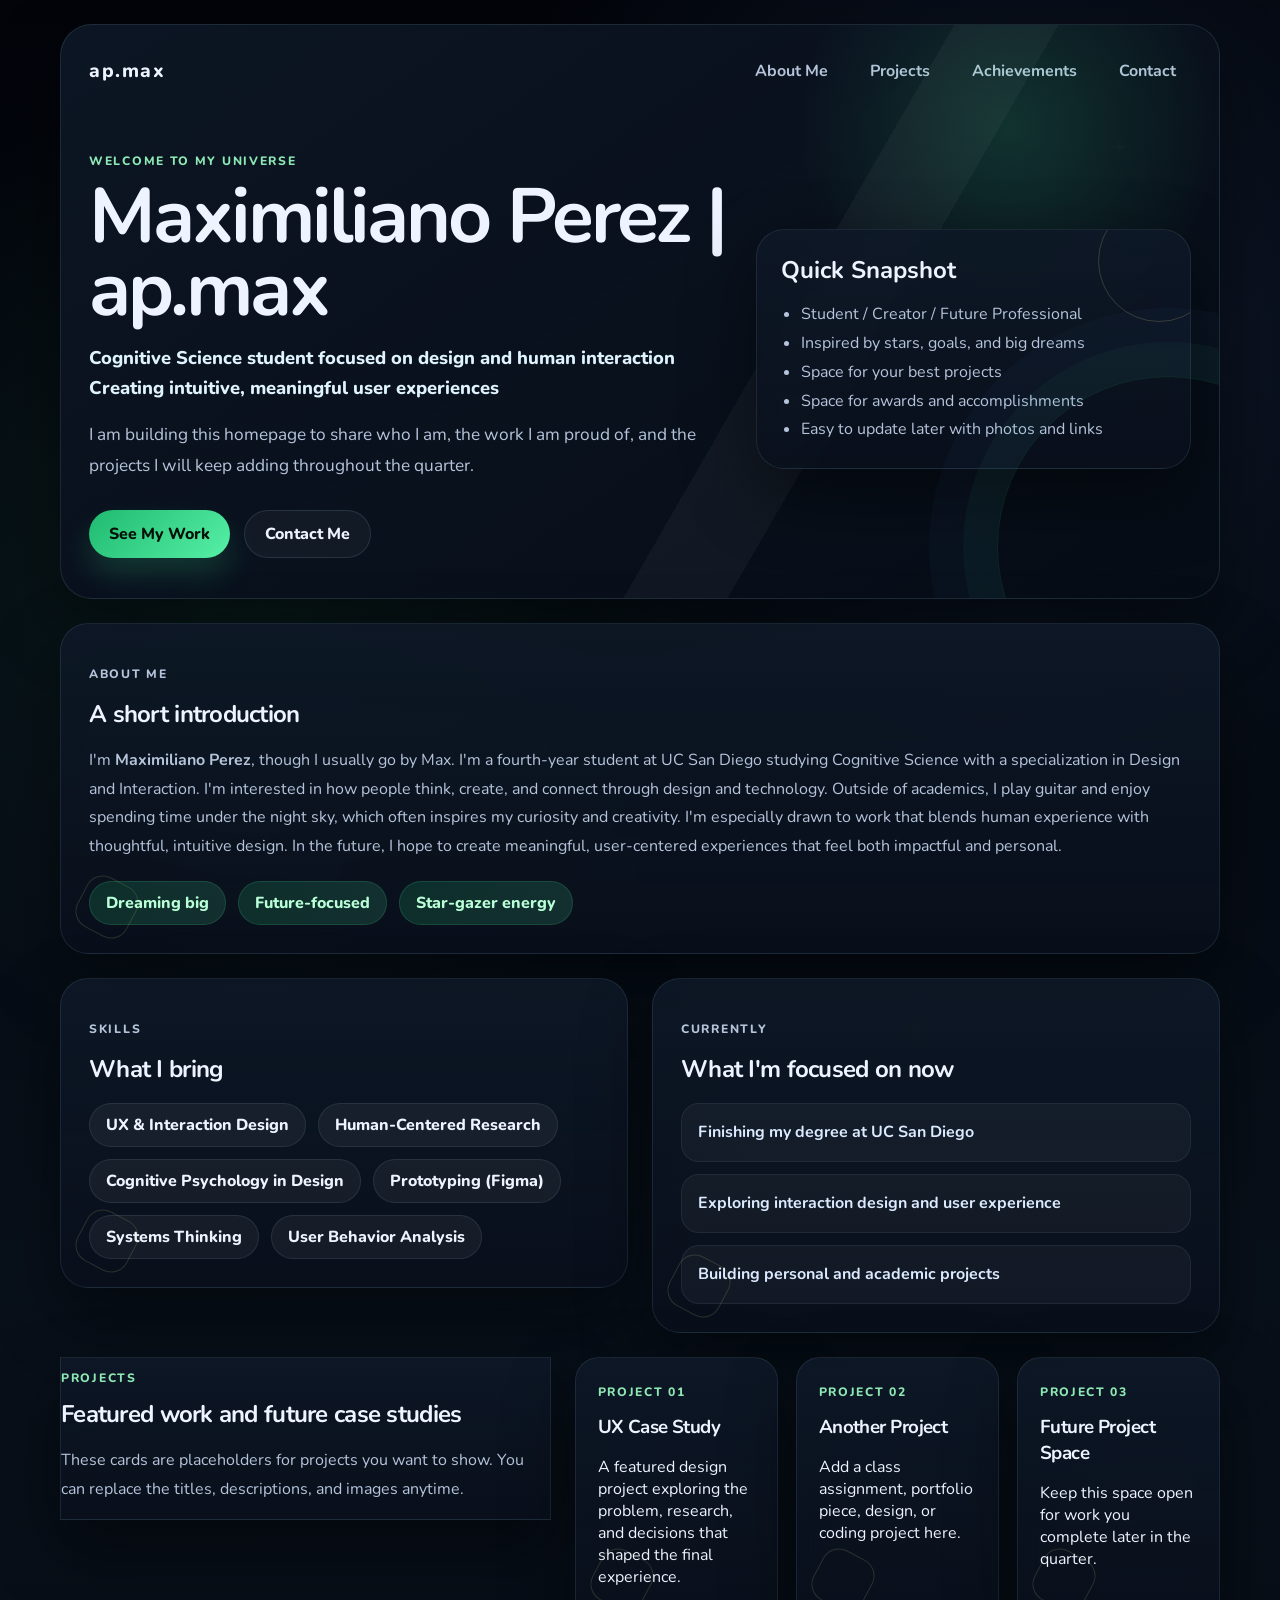
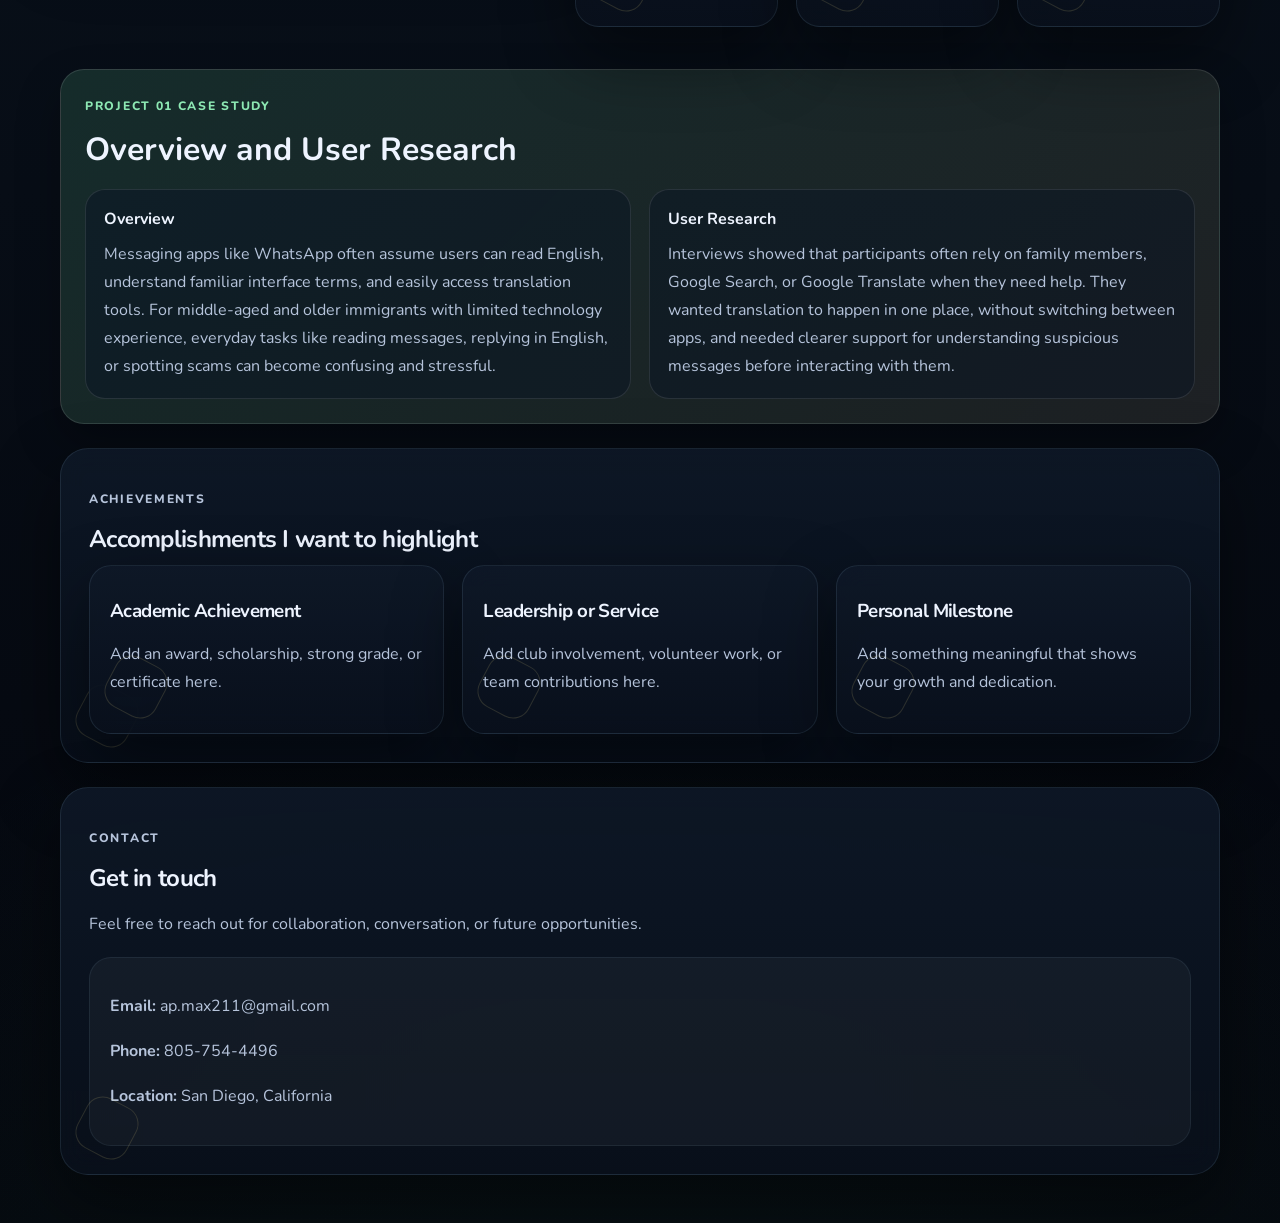
==== index.html @ dd20330c "Add files via upload" ====
﻿<!DOCTYPE html>
<html lang="en">
<head>
  <meta charset="UTF-8">
  <meta name="viewport" content="width=device-width, initial-scale=1.0">
  <title>ap.max</title>
  <link rel="preconnect" href="https://fonts.googleapis.com">
  <link rel="preconnect" href="https://fonts.gstatic.com" crossorigin>
  <link href="https://fonts.googleapis.com/css2?family=Nunito:wght@400;600;700;800&display=swap" rel="stylesheet">
  <style>
:root {
  --bg: #04070d;
  --bg-deep: #02040a;
  --surface: rgba(10, 17, 28, 0.76);
  --surface-strong: rgba(13, 23, 38, 0.92);
  --surface-soft: rgba(255, 255, 255, 0.05);
  --text: #eef4ff;
  --muted: #b6c4db;
  --line: rgba(173, 226, 255, 0.12);
  --green-main: #3be38f;
  --green-deep: #1db36d;
  --green-glow: rgba(59, 227, 143, 0.28);
  --blue-glow: rgba(95, 160, 255, 0.24);
  --gold: #ffe691;
  --star: #fff7d1;
  --shadow: 0 28px 70px rgba(0, 0, 0, 0.45);
}

* {
  box-sizing: border-box;
}

html {
  scroll-behavior: smooth;
}

body {
  margin: 0;
  font-family: "Nunito", sans-serif;
  color: var(--text);
  background:
    radial-gradient(circle at 20% 20%, rgba(59, 227, 143, 0.08), transparent 20%),
    radial-gradient(circle at 80% 10%, rgba(95, 160, 255, 0.12), transparent 20%),
    radial-gradient(circle at 50% 120%, rgba(59, 227, 143, 0.07), transparent 35%),
    linear-gradient(180deg, #02040a 0%, #08101a 45%, #05070e 100%);
  min-height: 100vh;
  position: relative;
  overflow-x: hidden;
}

body::before {
  content: "";
  position: fixed;
  inset: 0;
  background-image:
    radial-gradient(circle at 10% 18%, rgba(255, 255, 255, 0.9) 0 1px, transparent 1.5px),
    radial-gradient(circle at 30% 40%, rgba(255, 255, 255, 0.85) 0 1px, transparent 1.5px),
    radial-gradient(circle at 55% 16%, rgba(255, 255, 255, 0.75) 0 1px, transparent 1.5px),
    radial-gradient(circle at 70% 34%, rgba(255, 255, 255, 0.9) 0 1px, transparent 1.5px),
    radial-gradient(circle at 85% 28%, rgba(255, 255, 255, 0.7) 0 1px, transparent 1.5px),
    radial-gradient(circle at 18% 72%, rgba(255, 255, 255, 0.7) 0 1px, transparent 1.5px),
    radial-gradient(circle at 42% 84%, rgba(255, 255, 255, 0.85) 0 1px, transparent 1.5px),
    radial-gradient(circle at 77% 78%, rgba(255, 255, 255, 0.8) 0 1px, transparent 1.5px);
  pointer-events: none;
  opacity: 0.85;
}

.loading-screen {
  position: fixed;
  inset: 0;
  z-index: 20;
  display: grid;
  place-items: center;
  background:
    radial-gradient(circle at center, rgba(29, 179, 109, 0.12), transparent 24%),
    linear-gradient(180deg, rgba(2, 4, 10, 0.98), rgba(4, 7, 13, 0.98));
  transition: opacity 0.8s ease, visibility 0.8s ease;
}

.loading-screen-hidden {
  opacity: 0;
  visibility: hidden;
}

.loader-stars,
.sky-stars,
.sky-orbs {
  position: fixed;
  inset: 0;
  pointer-events: none;
}

.loader-star,
.star {
  position: absolute;
  background: var(--star);
  clip-path: polygon(50% 0%, 61% 37%, 100% 50%, 61% 63%, 50% 100%, 39% 63%, 0% 50%, 39% 37%);
  filter: drop-shadow(0 0 10px rgba(255, 247, 209, 0.65));
}

.loader-star {
  width: 14px;
  height: 14px;
  opacity: 0.9;
  animation: loaderTwinkle 2.2s ease-in-out infinite;
}

.loader-star-1 { top: 12%; left: 14%; }
.loader-star-2 { top: 20%; right: 18%; width: 18px; height: 18px; animation-delay: 0.8s; }
.loader-star-3 { top: 32%; left: 26%; width: 10px; height: 10px; animation-delay: 1.4s; }
.loader-star-4 { top: 38%; right: 30%; animation-delay: 0.4s; }
.loader-star-5 { top: 58%; left: 16%; width: 9px; height: 9px; animation-delay: 1.8s; }
.loader-star-6 { top: 68%; right: 14%; animation-delay: 0.9s; }
.loader-star-7 { top: 74%; left: 42%; width: 18px; height: 18px; animation-delay: 1.2s; }
.loader-star-8 { top: 24%; left: 72%; width: 8px; height: 8px; animation-delay: 1.6s; }
.loader-star-9 { top: 82%; right: 34%; width: 12px; height: 12px; animation-delay: 0.5s; }

.loader-center {
  position: relative;
  text-align: center;
  z-index: 2;
}

.orbit-ring {
  position: absolute;
  inset: -34px;
  border: 1px solid rgba(255, 255, 255, 0.14);
  border-radius: 50%;
  animation: spin 10s linear infinite;
}

.orbit-ring::before,
.orbit-ring::after {
  content: "";
  position: absolute;
  width: 12px;
  height: 12px;
  border-radius: 50%;
  background: linear-gradient(135deg, var(--green-main), #9fffc8);
  box-shadow: 0 0 18px rgba(59, 227, 143, 0.5);
}

.orbit-ring::before {
  top: 10px;
  left: 50%;
}

.orbit-ring::after {
  bottom: 12px;
  right: 18%;
  width: 9px;
  height: 9px;
}

.loader-core {
  position: relative;
  width: 180px;
  height: 180px;
  display: grid;
  place-items: center;
  border-radius: 50%;
  background:
    radial-gradient(circle at 30% 30%, rgba(255, 255, 255, 0.2), transparent 28%),
    radial-gradient(circle at center, rgba(59, 227, 143, 0.32), rgba(7, 16, 26, 0.92));
  border: 1px solid rgba(255, 255, 255, 0.14);
  box-shadow:
    0 0 45px rgba(59, 227, 143, 0.18),
    inset 0 0 40px rgba(95, 160, 255, 0.08);
  font-size: 1.6rem;
  font-weight: 800;
  letter-spacing: 0.08em;
  text-transform: lowercase;
}

.loader-label {
  margin: 26px 0 10px;
  font-size: clamp(1.8rem, 4vw, 3rem);
  font-weight: 800;
  letter-spacing: -0.03em;
}

.loader-copy {
  margin: 0;
  color: var(--muted);
  font-size: 1rem;
}

.page-shell {
  width: min(1160px, calc(100% - 32px));
  margin: 0 auto;
  padding: 24px 0 48px;
  position: relative;
  z-index: 1;
  transition: opacity 1s ease, transform 1s ease, filter 1s ease;
}

.page-hidden {
  opacity: 0;
  transform: translateY(40px) scale(0.98);
  filter: blur(12px);
}

.page-revealed {
  opacity: 1;
  transform: translateY(0) scale(1);
  filter: blur(0);
}

.sky-stars {
  z-index: 0;
}

.star {
  width: 10px;
  height: 10px;
  opacity: 0.7;
  animation: twinkle 4.8s ease-in-out infinite;
}

.star-1 { top: 70px; left: 8%; animation-delay: 0s; }
.star-2 { top: 140px; right: 12%; width: 14px; height: 14px; animation-delay: 1s; }
.star-3 { top: 260px; left: 18%; width: 8px; height: 8px; animation-delay: 1.8s; }
.star-4 { top: 330px; right: 20%; animation-delay: 2.3s; }
.star-5 { top: 520px; left: 10%; width: 12px; height: 12px; animation-delay: 0.7s; }
.star-6 { top: 680px; right: 8%; width: 8px; height: 8px; animation-delay: 2.8s; }
.star-7 { top: 860px; left: 24%; animation-delay: 3.1s; }
.star-8 { top: 1020px; right: 28%; width: 13px; height: 13px; animation-delay: 1.3s; }

.sky-orbs {
  z-index: 0;
}

.orb {
  position: absolute;
  border-radius: 50%;
  background: radial-gradient(circle, rgba(59, 227, 143, 0.22), transparent 68%);
  filter: blur(4px);
  animation: drift 12s ease-in-out infinite;
}

.orb-1 {
  top: 10%;
  right: -80px;
  width: 240px;
  height: 240px;
}

.orb-2 {
  top: 48%;
  left: -80px;
  width: 220px;
  height: 220px;
  background: radial-gradient(circle, rgba(95, 160, 255, 0.16), transparent 70%);
  animation-delay: 2s;
}

.orb-3 {
  bottom: 2%;
  right: 18%;
  width: 280px;
  height: 280px;
  background: radial-gradient(circle, rgba(255, 230, 145, 0.1), transparent 70%);
  animation-delay: 4s;
}

.hero {
  background:
    linear-gradient(145deg, rgba(12, 22, 36, 0.92), rgba(6, 12, 22, 0.86)),
    rgba(10, 17, 28, 0.88);
  border: 1px solid rgba(173, 226, 255, 0.12);
  border-radius: 32px;
  box-shadow: var(--shadow);
  overflow: hidden;
  position: relative;
}

.hero::before {
  content: "";
  position: absolute;
  inset: 0;
  background:
    radial-gradient(circle at 82% 18%, rgba(59, 227, 143, 0.16), transparent 20%),
    linear-gradient(120deg, transparent 0 60%, rgba(255, 255, 255, 0.04) 60% 67%, transparent 67% 100%);
  pointer-events: none;
}

.hero::after {
  content: "";
  position: absolute;
  width: 340px;
  height: 340px;
  right: -120px;
  bottom: -120px;
  border-radius: 50%;
  border: 1px solid rgba(59, 227, 143, 0.12);
  box-shadow: 0 0 0 34px rgba(59, 227, 143, 0.04), 0 0 0 68px rgba(95, 160, 255, 0.03);
}

.top-nav {
  display: flex;
  justify-content: space-between;
  align-items: center;
  gap: 16px;
  padding: 24px 28px;
}

.brand {
  font-size: 1.2rem;
  font-weight: 800;
  letter-spacing: 0.08em;
  color: var(--text);
  text-transform: lowercase;
}

.nav-links {
  display: flex;
  flex-wrap: wrap;
  gap: 12px;
}

.nav-links a {
  color: var(--muted);
  text-decoration: none;
  font-weight: 700;
  padding: 10px 14px;
  border-radius: 999px;
  border: 1px solid transparent;
  transition: background 0.2s ease, color 0.2s ease, border-color 0.2s ease;
}

.nav-links a:hover {
  color: var(--text);
  background: rgba(255, 255, 255, 0.05);
  border-color: rgba(173, 226, 255, 0.12);
}

.hero-content {
  display: grid;
  grid-template-columns: 1.25fr 0.85fr;
  gap: 28px;
  padding: 24px 28px 40px;
  align-items: center;
}

.eyebrow,
.section-tag,
.card-label {
  text-transform: uppercase;
  letter-spacing: 0.14em;
  font-size: 0.76rem;
  font-weight: 800;
}

.eyebrow,
.section-tag,
.card-label {
  color: #8de8b3;
}

.hero-text h1 {
  font-size: clamp(2.8rem, 6vw, 5.4rem);
  line-height: 0.95;
  margin: 10px 0 16px;
  color: var(--text);
  letter-spacing: -0.04em;
}

.headline {
  margin: 0 0 14px;
  color: #dff3ff;
  font-size: 1.15rem;
  font-weight: 800;
  line-height: 1.6;
}

.intro {
  max-width: 640px;
  font-size: 1.08rem;
  line-height: 1.8;
  color: var(--muted);
}

.hero-actions {
  display: flex;
  flex-wrap: wrap;
  gap: 14px;
  margin-top: 28px;
}

.button {
  display: inline-flex;
  align-items: center;
  justify-content: center;
  min-height: 48px;
  padding: 0 20px;
  border-radius: 999px;
  text-decoration: none;
  font-weight: 800;
  transition: transform 0.2s ease, box-shadow 0.2s ease, border-color 0.2s ease;
}

.button:hover {
  transform: translateY(-2px);
}

.button.primary {
  background: linear-gradient(135deg, #1fb96f, #56f0a6);
  color: #031108;
  box-shadow: 0 16px 30px rgba(59, 227, 143, 0.18);
}

.button.secondary {
  background: rgba(255, 255, 255, 0.04);
  color: var(--text);
  border: 1px solid rgba(173, 226, 255, 0.12);
}

.hero-card,
.panel,
.project-card,
.achievement-item,
.section-heading {
  background:
    linear-gradient(180deg, rgba(14, 24, 39, 0.9), rgba(9, 16, 28, 0.82));
  backdrop-filter: blur(12px);
  border: 1px solid rgba(173, 226, 255, 0.1);
  box-shadow: var(--shadow);
}

.hero-card {
  border-radius: 28px;
  padding: 24px;
  position: relative;
  overflow: hidden;
}

.hero-card::after {
  content: "";
  position: absolute;
  width: 120px;
  height: 120px;
  top: -30px;
  right: -30px;
  border-radius: 50%;
  border: 1px solid rgba(255, 230, 145, 0.18);
}

.hero-card h2 {
  margin-top: 0;
  margin-bottom: 14px;
}

.hero-card ul {
  margin: 0;
  padding-left: 20px;
  color: var(--muted);
  line-height: 1.8;
}

main {
  display: grid;
  gap: 24px;
  margin-top: 24px;
}

.panel,
.split-layout {
  border-radius: 28px;
}

.panel {
  padding: 28px;
  position: relative;
  overflow: hidden;
}

.split-layout {
  display: grid;
  grid-template-columns: 0.95fr 1.25fr;
  gap: 24px;
  align-items: start;
}

.extra-sections {
  grid-template-columns: 1fr 1fr;
}

.section-heading p:last-child,
.panel p {
  color: var(--muted);
  line-height: 1.8;
}

.card-grid {
  display: grid;
  grid-template-columns: repeat(3, minmax(0, 1fr));
  gap: 18px;
}

.project-card {
  border-radius: 24px;
  padding: 22px;
  min-height: 240px;
  position: relative;
  overflow: hidden;
  transition: transform 0.25s ease, box-shadow 0.25s ease, border-color 0.25s ease;
}

.project-card::before,
.achievement-item::before,
.panel::before {
  content: "";
  position: absolute;
  inset: auto auto 18px 18px;
  width: 54px;
  height: 54px;
  border: 1px solid rgba(255, 230, 145, 0.14);
  border-radius: 18px;
  transform: rotate(28deg);
  pointer-events: none;
}

.project-card:hover,
.achievement-item:hover {
  transform: translateY(-6px);
  box-shadow: 0 24px 44px rgba(0, 0, 0, 0.45);
  border-color: rgba(59, 227, 143, 0.24);
}

.project-card h3,
.achievement-item h3,
.section-heading h2,
.panel h2 {
  margin: 12px 0 10px;
  letter-spacing: -0.03em;
}

.project-detail {
  grid-column: 1 / -1;
  margin-top: 18px;
  padding: 24px;
  border: 1px solid rgba(255, 255, 255, 0.12);
  border-radius: 24px;
  background:
    linear-gradient(135deg, rgba(59, 227, 143, 0.1), rgba(255, 230, 145, 0.06)),
    rgba(255, 255, 255, 0.04);
  box-shadow: 0 20px 44px rgba(0, 0, 0, 0.28);
}

.detail-heading h3 {
  margin: 12px 0 18px;
  font-size: clamp(1.45rem, 3vw, 2rem);
}

.detail-grid {
  display: grid;
  grid-template-columns: repeat(2, minmax(0, 1fr));
  gap: 18px;
}

.detail-section {
  padding: 18px;
  border-radius: 20px;
  background: rgba(9, 20, 36, 0.48);
  border: 1px solid rgba(255, 255, 255, 0.1);
}

.detail-section h4 {
  margin: 0 0 10px;
  font-size: 1rem;
}

.detail-section p {
  margin: 0;
  color: var(--muted);
  line-height: 1.75;
}

.achievement-list {
  display: grid;
  grid-template-columns: repeat(3, minmax(0, 1fr));
  gap: 18px;
}

.achievement-item {
  border-radius: 22px;
  padding: 20px;
  position: relative;
  overflow: hidden;
}

.contact-box {
  margin-top: 18px;
  padding: 18px 20px;
  border-radius: 22px;
  background: rgba(255, 255, 255, 0.04);
  border: 1px solid rgba(173, 226, 255, 0.08);
}

.about-highlights {
  display: flex;
  flex-wrap: wrap;
  gap: 12px;
  margin-top: 20px;
}

.about-pill,
.skill-chip {
  padding: 10px 16px;
  border-radius: 999px;
  font-weight: 800;
}

.about-pill {
  background: linear-gradient(135deg, rgba(31, 185, 111, 0.18), rgba(86, 240, 166, 0.14));
  color: #b8ffd7;
  border: 1px solid rgba(86, 240, 166, 0.14);
}

.skill-list {
  display: flex;
  flex-wrap: wrap;
  gap: 12px;
  margin-top: 18px;
}

.skill-chip {
  display: inline-flex;
  align-items: center;
  min-height: 42px;
  background: rgba(255, 255, 255, 0.05);
  border: 1px solid rgba(173, 226, 255, 0.1);
  color: var(--text);
}

.currently-list {
  display: grid;
  gap: 12px;
  margin-top: 18px;
}

.currently-list p {
  margin: 0;
  padding: 14px 16px;
  border-radius: 18px;
  background: rgba(255, 255, 255, 0.04);
  border: 1px solid rgba(173, 226, 255, 0.08);
  color: #dceaff;
  font-weight: 700;
}

.mystery-mark {
  position: absolute;
  border-radius: 50%;
  border: 1px solid rgba(255, 230, 145, 0.18);
  opacity: 0.5;
  pointer-events: none;
}

.mystery-mark-1 {
  width: 180px;
  height: 180px;
  top: -40px;
  right: -40px;
  box-shadow:
    0 0 0 18px rgba(255, 230, 145, 0.04),
    0 0 0 44px rgba(59, 227, 143, 0.03);
}

.mystery-mark-2 {
  width: 110px;
  height: 110px;
  bottom: -20px;
  right: 18px;
  box-shadow: 0 0 0 14px rgba(95, 160, 255, 0.04);
}

@keyframes twinkle {
  0%, 100% {
    opacity: 0.3;
    transform: scale(0.9);
  }
  50% {
    opacity: 0.95;
    transform: scale(1.16);
  }
}

@keyframes loaderTwinkle {
  0%, 100% {
    opacity: 0.4;
    transform: scale(0.85);
  }
  50% {
    opacity: 1;
    transform: scale(1.24);
  }
}

@keyframes drift {
  0%, 100% {
    transform: translate3d(0, 0, 0);
  }
  50% {
    transform: translate3d(0, -22px, 0);
  }
}

@keyframes spin {
  to {
    transform: rotate(360deg);
  }
}

@media (max-width: 900px) {
  .hero-content,
  .split-layout,
  .card-grid,
  .detail-grid,
  .achievement-list {
    grid-template-columns: 1fr;
  }

  .hero-text h1 {
    font-size: clamp(2.5rem, 12vw, 4.2rem);
  }

  .loader-core {
    width: 150px;
    height: 150px;
  }
}

@media (max-width: 640px) {
  .page-shell {
    width: min(100% - 20px, 1120px);
  }

  .top-nav,
  .hero-content,
  .panel,
  .section-heading {
    padding: 20px;
  }

  .nav-links {
    gap: 8px;
  }

  .nav-links a {
    padding: 8px 10px;
    font-size: 0.92rem;
  }

  .loader-label {
    font-size: 1.7rem;
  }

  .loader-copy {
    padding: 0 14px;
  }
}

</style>
</head>
<body>
  <div class="sky-stars" aria-hidden="true">
    <span class="star star-1"></span>
    <span class="star star-2"></span>
    <span class="star star-3"></span>
    <span class="star star-4"></span>
    <span class="star star-5"></span>
    <span class="star star-6"></span>
    <span class="star star-7"></span>
    <span class="star star-8"></span>
  </div>

  <div class="page-shell">
    <header class="hero">
      <nav class="top-nav">
        <div class="brand">ap.max</div>
        <div class="nav-links">
          <a href="#about">About Me</a>
          <a href="#projects">Projects</a>
          <a href="#achievements">Achievements</a>
          <a href="#contact">Contact</a>
        </div>
      </nav>

      <section class="hero-content">
        <div class="hero-text">
          <p class="eyebrow">Welcome to my universe</p>
          <h1>Maximiliano Perez | ap.max</h1>
          <p class="headline">
            Cognitive Science student focused on design and human interaction<br>
            Creating intuitive, meaningful user experiences
          </p>
          <p class="intro">
            I am building this homepage to share who I am, the work I am proud of,
            and the projects I will keep adding throughout the quarter.
          </p>
          <div class="hero-actions">
            <a class="button primary" href="#projects">See My Work</a>
            <a class="button secondary" href="#contact">Contact Me</a>
          </div>
        </div>

        <div class="hero-card">
          <h2>Quick Snapshot</h2>
          <ul>
            <li>Student / Creator / Future Professional</li>
            <li>Inspired by stars, goals, and big dreams</li>
            <li>Space for your best projects</li>
            <li>Space for awards and accomplishments</li>
            <li>Easy to update later with photos and links</li>
          </ul>
        </div>
      </section>
    </header>

    <main>
      <section class="panel" id="about">
        <p class="section-tag">About Me</p>
        <h2>A short introduction</h2>
        <p>
          I'm <strong>Maximiliano Perez</strong>, though I usually go by Max. I'm a
          fourth-year student at UC San Diego studying Cognitive Science with a
          specialization in Design and Interaction. I'm interested in how people
          think, create, and connect through design and technology. Outside of
          academics, I play guitar and enjoy spending time under the night sky,
          which often inspires my curiosity and creativity. I'm especially drawn to
          work that blends human experience with thoughtful, intuitive design. In
          the future, I hope to create meaningful, user-centered experiences that
          feel both impactful and personal.
        </p>
        <div class="about-highlights">
          <div class="about-pill">Dreaming big</div>
          <div class="about-pill">Future-focused</div>
          <div class="about-pill">Star-gazer energy</div>
        </div>
      </section>

      <section class="split-layout extra-sections">
        <div class="panel">
          <p class="section-tag">Skills</p>
          <h2>What I bring</h2>
          <div class="skill-list">
            <span class="skill-chip">UX &amp; Interaction Design</span>
            <span class="skill-chip">Human-Centered Research</span>
            <span class="skill-chip">Cognitive Psychology in Design</span>
            <span class="skill-chip">Prototyping (Figma)</span>
            <span class="skill-chip">Systems Thinking</span>
            <span class="skill-chip">User Behavior Analysis</span>
          </div>
        </div>

        <div class="panel">
          <p class="section-tag">Currently</p>
          <h2>What I'm focused on now</h2>
          <div class="currently-list">
            <p>Finishing my degree at UC San Diego</p>
            <p>Exploring interaction design and user experience</p>
            <p>Building personal and academic projects</p>
          </div>
        </div>
      </section>

      <section class="split-layout" id="projects">
        <div class="section-heading">
          <p class="section-tag">Projects</p>
          <h2>Featured work and future case studies</h2>
          <p>
            These cards are placeholders for projects you want to show. You can replace
            the titles, descriptions, and images anytime.
          </p>
        </div>

        <div class="card-grid">
          <article class="project-card">
            <span class="card-label">Project 01</span>
            <h3>UX Case Study</h3>
            <p>
              A featured design project exploring the problem, research, and
              decisions that shaped the final experience.
            </p>
          </article>

          <article class="project-card">
            <span class="card-label">Project 02</span>
            <h3>Another Project</h3>
            <p>
              Add a class assignment, portfolio piece, design, or coding project here.
            </p>
          </article>

          <article class="project-card">
            <span class="card-label">Project 03</span>
            <h3>Future Project Space</h3>
            <p>
              Keep this space open for work you complete later in the quarter.
            </p>
          </article>
        </div>

        <article class="project-detail">
          <div class="detail-heading">
            <span class="card-label">Project 01 Case Study</span>
            <h3>Overview and User Research</h3>
          </div>

          <div class="detail-grid">
            <section class="detail-section">
              <h4>Overview</h4>
              <p>
                Messaging apps like WhatsApp often assume users can read English,
                understand familiar interface terms, and easily access translation
                tools. For middle-aged and older immigrants with limited technology
                experience, everyday tasks like reading messages, replying in English,
                or spotting scams can become confusing and stressful.
              </p>
            </section>

            <section class="detail-section">
              <h4>User Research</h4>
              <p>
                Interviews showed that participants often rely on family members,
                Google Search, or Google Translate when they need help. They wanted
                translation to happen in one place, without switching between apps,
                and needed clearer support for understanding suspicious messages
                before interacting with them.
              </p>
            </section>
          </div>
        </article>
      </section>

      <section class="panel achievements-panel" id="achievements">
        <p class="section-tag">Achievements</p>
        <h2>Accomplishments I want to highlight</h2>
        <div class="achievement-list">
          <div class="achievement-item">
            <h3>Academic Achievement</h3>
            <p>Add an award, scholarship, strong grade, or certificate here.</p>
          </div>
          <div class="achievement-item">
            <h3>Leadership or Service</h3>
            <p>Add club involvement, volunteer work, or team contributions here.</p>
          </div>
          <div class="achievement-item">
            <h3>Personal Milestone</h3>
            <p>Add something meaningful that shows your growth and dedication.</p>
          </div>
        </div>
      </section>

      <section class="panel contact-panel" id="contact">
        <p class="section-tag">Contact</p>
        <h2>Get in touch</h2>
        <p>Feel free to reach out for collaboration, conversation, or future opportunities.</p>
        <div class="contact-box">
          <p><strong>Email:</strong> ap.max211@gmail.com</p>
          <p><strong>Phone:</strong> 805-754-4496</p>
          <p><strong>Location:</strong> San Diego, California</p>
        </div>
      </section>
    </main>
  </div>
</body>
</html>
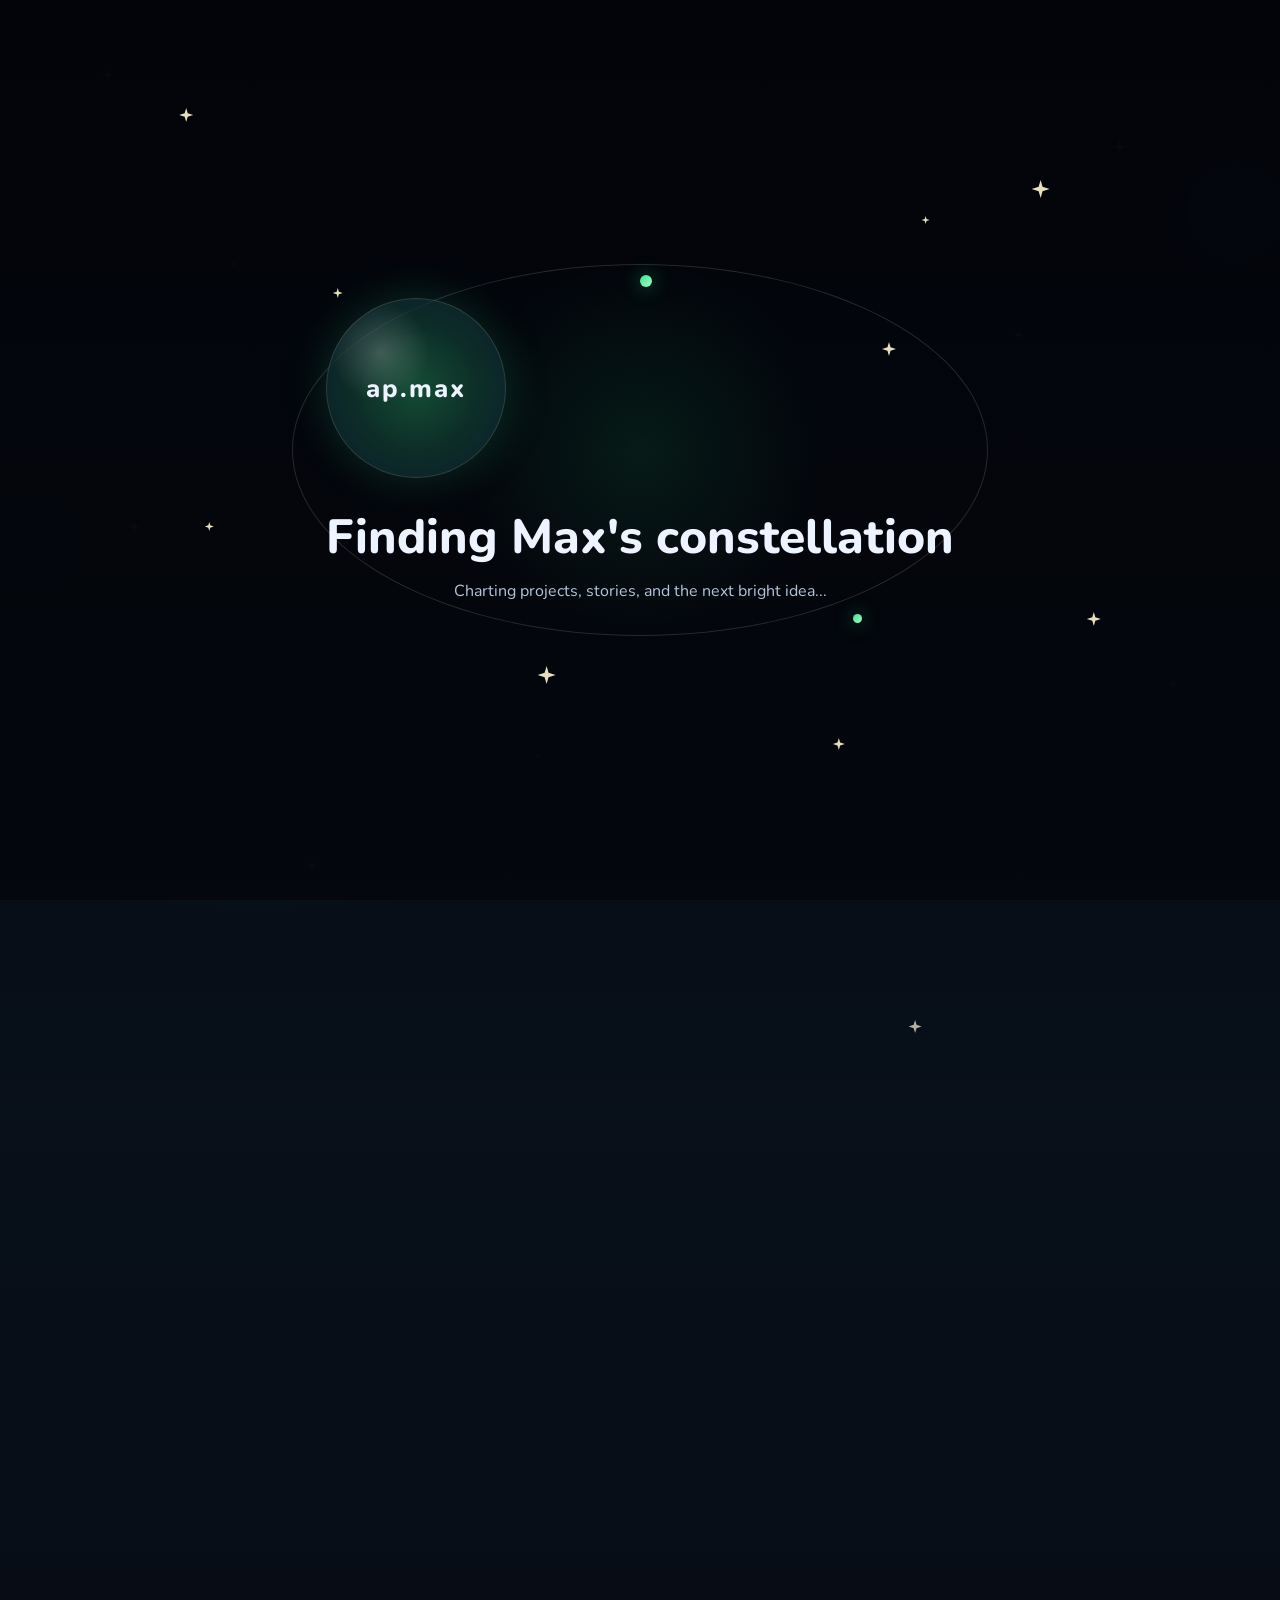
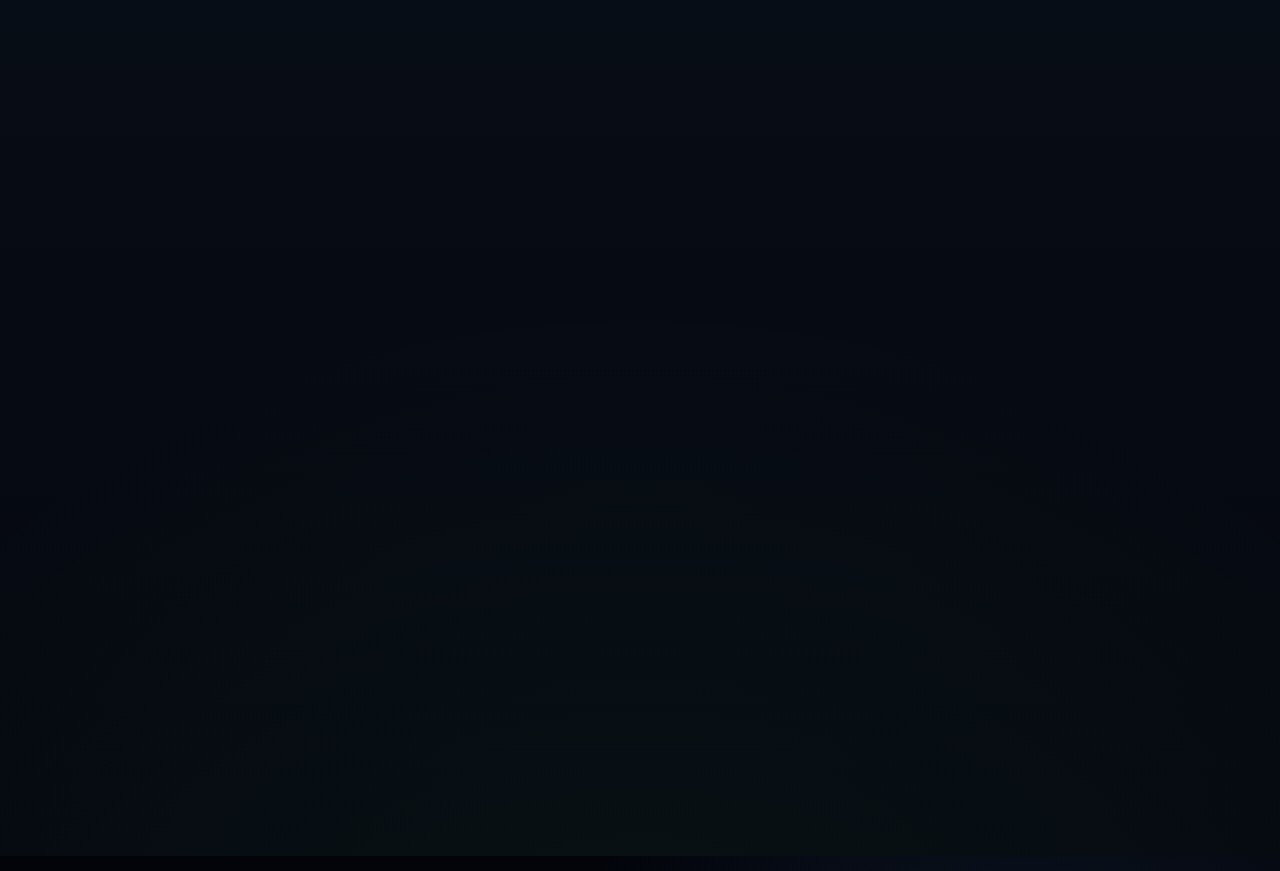
==== commit f17c7d76: "Add files via upload Add COGS 127 case study" ====
--- a/index.html
+++ b/index.html
@@ -1,4 +1,4 @@
-﻿<!DOCTYPE html>
+<!DOCTYPE html>
 <html lang="en">
 <head>
   <meta charset="UTF-8">
@@ -7,763 +7,29 @@
   <link rel="preconnect" href="https://fonts.googleapis.com">
   <link rel="preconnect" href="https://fonts.gstatic.com" crossorigin>
   <link href="https://fonts.googleapis.com/css2?family=Nunito:wght@400;600;700;800&display=swap" rel="stylesheet">
-  <style>
-:root {
-  --bg: #04070d;
-  --bg-deep: #02040a;
-  --surface: rgba(10, 17, 28, 0.76);
-  --surface-strong: rgba(13, 23, 38, 0.92);
-  --surface-soft: rgba(255, 255, 255, 0.05);
-  --text: #eef4ff;
-  --muted: #b6c4db;
-  --line: rgba(173, 226, 255, 0.12);
-  --green-main: #3be38f;
-  --green-deep: #1db36d;
-  --green-glow: rgba(59, 227, 143, 0.28);
-  --blue-glow: rgba(95, 160, 255, 0.24);
-  --gold: #ffe691;
-  --star: #fff7d1;
-  --shadow: 0 28px 70px rgba(0, 0, 0, 0.45);
-}
-
-* {
-  box-sizing: border-box;
-}
-
-html {
-  scroll-behavior: smooth;
-}
-
-body {
-  margin: 0;
-  font-family: "Nunito", sans-serif;
-  color: var(--text);
-  background:
-    radial-gradient(circle at 20% 20%, rgba(59, 227, 143, 0.08), transparent 20%),
-    radial-gradient(circle at 80% 10%, rgba(95, 160, 255, 0.12), transparent 20%),
-    radial-gradient(circle at 50% 120%, rgba(59, 227, 143, 0.07), transparent 35%),
-    linear-gradient(180deg, #02040a 0%, #08101a 45%, #05070e 100%);
-  min-height: 100vh;
-  position: relative;
-  overflow-x: hidden;
-}
-
-body::before {
-  content: "";
-  position: fixed;
-  inset: 0;
-  background-image:
-    radial-gradient(circle at 10% 18%, rgba(255, 255, 255, 0.9) 0 1px, transparent 1.5px),
-    radial-gradient(circle at 30% 40%, rgba(255, 255, 255, 0.85) 0 1px, transparent 1.5px),
-    radial-gradient(circle at 55% 16%, rgba(255, 255, 255, 0.75) 0 1px, transparent 1.5px),
-    radial-gradient(circle at 70% 34%, rgba(255, 255, 255, 0.9) 0 1px, transparent 1.5px),
-    radial-gradient(circle at 85% 28%, rgba(255, 255, 255, 0.7) 0 1px, transparent 1.5px),
-    radial-gradient(circle at 18% 72%, rgba(255, 255, 255, 0.7) 0 1px, transparent 1.5px),
-    radial-gradient(circle at 42% 84%, rgba(255, 255, 255, 0.85) 0 1px, transparent 1.5px),
-    radial-gradient(circle at 77% 78%, rgba(255, 255, 255, 0.8) 0 1px, transparent 1.5px);
-  pointer-events: none;
-  opacity: 0.85;
-}
-
-.loading-screen {
-  position: fixed;
-  inset: 0;
-  z-index: 20;
-  display: grid;
-  place-items: center;
-  background:
-    radial-gradient(circle at center, rgba(29, 179, 109, 0.12), transparent 24%),
-    linear-gradient(180deg, rgba(2, 4, 10, 0.98), rgba(4, 7, 13, 0.98));
-  transition: opacity 0.8s ease, visibility 0.8s ease;
-}
-
-.loading-screen-hidden {
-  opacity: 0;
-  visibility: hidden;
-}
-
-.loader-stars,
-.sky-stars,
-.sky-orbs {
-  position: fixed;
-  inset: 0;
-  pointer-events: none;
-}
-
-.loader-star,
-.star {
-  position: absolute;
-  background: var(--star);
-  clip-path: polygon(50% 0%, 61% 37%, 100% 50%, 61% 63%, 50% 100%, 39% 63%, 0% 50%, 39% 37%);
-  filter: drop-shadow(0 0 10px rgba(255, 247, 209, 0.65));
-}
-
-.loader-star {
-  width: 14px;
-  height: 14px;
-  opacity: 0.9;
-  animation: loaderTwinkle 2.2s ease-in-out infinite;
-}
-
-.loader-star-1 { top: 12%; left: 14%; }
-.loader-star-2 { top: 20%; right: 18%; width: 18px; height: 18px; animation-delay: 0.8s; }
-.loader-star-3 { top: 32%; left: 26%; width: 10px; height: 10px; animation-delay: 1.4s; }
-.loader-star-4 { top: 38%; right: 30%; animation-delay: 0.4s; }
-.loader-star-5 { top: 58%; left: 16%; width: 9px; height: 9px; animation-delay: 1.8s; }
-.loader-star-6 { top: 68%; right: 14%; animation-delay: 0.9s; }
-.loader-star-7 { top: 74%; left: 42%; width: 18px; height: 18px; animation-delay: 1.2s; }
-.loader-star-8 { top: 24%; left: 72%; width: 8px; height: 8px; animation-delay: 1.6s; }
-.loader-star-9 { top: 82%; right: 34%; width: 12px; height: 12px; animation-delay: 0.5s; }
-
-.loader-center {
-  position: relative;
-  text-align: center;
-  z-index: 2;
-}
-
-.orbit-ring {
-  position: absolute;
-  inset: -34px;
-  border: 1px solid rgba(255, 255, 255, 0.14);
-  border-radius: 50%;
-  animation: spin 10s linear infinite;
-}
-
-.orbit-ring::before,
-.orbit-ring::after {
-  content: "";
-  position: absolute;
-  width: 12px;
-  height: 12px;
-  border-radius: 50%;
-  background: linear-gradient(135deg, var(--green-main), #9fffc8);
-  box-shadow: 0 0 18px rgba(59, 227, 143, 0.5);
-}
-
-.orbit-ring::before {
-  top: 10px;
-  left: 50%;
-}
-
-.orbit-ring::after {
-  bottom: 12px;
-  right: 18%;
-  width: 9px;
-  height: 9px;
-}
-
-.loader-core {
-  position: relative;
-  width: 180px;
-  height: 180px;
-  display: grid;
-  place-items: center;
-  border-radius: 50%;
-  background:
-    radial-gradient(circle at 30% 30%, rgba(255, 255, 255, 0.2), transparent 28%),
-    radial-gradient(circle at center, rgba(59, 227, 143, 0.32), rgba(7, 16, 26, 0.92));
-  border: 1px solid rgba(255, 255, 255, 0.14);
-  box-shadow:
-    0 0 45px rgba(59, 227, 143, 0.18),
-    inset 0 0 40px rgba(95, 160, 255, 0.08);
-  font-size: 1.6rem;
-  font-weight: 800;
-  letter-spacing: 0.08em;
-  text-transform: lowercase;
-}
-
-.loader-label {
-  margin: 26px 0 10px;
-  font-size: clamp(1.8rem, 4vw, 3rem);
-  font-weight: 800;
-  letter-spacing: -0.03em;
-}
-
-.loader-copy {
-  margin: 0;
-  color: var(--muted);
-  font-size: 1rem;
-}
-
-.page-shell {
-  width: min(1160px, calc(100% - 32px));
-  margin: 0 auto;
-  padding: 24px 0 48px;
-  position: relative;
-  z-index: 1;
-  transition: opacity 1s ease, transform 1s ease, filter 1s ease;
-}
-
-.page-hidden {
-  opacity: 0;
-  transform: translateY(40px) scale(0.98);
-  filter: blur(12px);
-}
-
-.page-revealed {
-  opacity: 1;
-  transform: translateY(0) scale(1);
-  filter: blur(0);
-}
-
-.sky-stars {
-  z-index: 0;
-}
-
-.star {
-  width: 10px;
-  height: 10px;
-  opacity: 0.7;
-  animation: twinkle 4.8s ease-in-out infinite;
-}
-
-.star-1 { top: 70px; left: 8%; animation-delay: 0s; }
-.star-2 { top: 140px; right: 12%; width: 14px; height: 14px; animation-delay: 1s; }
-.star-3 { top: 260px; left: 18%; width: 8px; height: 8px; animation-delay: 1.8s; }
-.star-4 { top: 330px; right: 20%; animation-delay: 2.3s; }
-.star-5 { top: 520px; left: 10%; width: 12px; height: 12px; animation-delay: 0.7s; }
-.star-6 { top: 680px; right: 8%; width: 8px; height: 8px; animation-delay: 2.8s; }
-.star-7 { top: 860px; left: 24%; animation-delay: 3.1s; }
-.star-8 { top: 1020px; right: 28%; width: 13px; height: 13px; animation-delay: 1.3s; }
-
-.sky-orbs {
-  z-index: 0;
-}
-
-.orb {
-  position: absolute;
-  border-radius: 50%;
-  background: radial-gradient(circle, rgba(59, 227, 143, 0.22), transparent 68%);
-  filter: blur(4px);
-  animation: drift 12s ease-in-out infinite;
-}
-
-.orb-1 {
-  top: 10%;
-  right: -80px;
-  width: 240px;
-  height: 240px;
-}
-
-.orb-2 {
-  top: 48%;
-  left: -80px;
-  width: 220px;
-  height: 220px;
-  background: radial-gradient(circle, rgba(95, 160, 255, 0.16), transparent 70%);
-  animation-delay: 2s;
-}
-
-.orb-3 {
-  bottom: 2%;
-  right: 18%;
-  width: 280px;
-  height: 280px;
-  background: radial-gradient(circle, rgba(255, 230, 145, 0.1), transparent 70%);
-  animation-delay: 4s;
-}
-
-.hero {
-  background:
-    linear-gradient(145deg, rgba(12, 22, 36, 0.92), rgba(6, 12, 22, 0.86)),
-    rgba(10, 17, 28, 0.88);
-  border: 1px solid rgba(173, 226, 255, 0.12);
-  border-radius: 32px;
-  box-shadow: var(--shadow);
-  overflow: hidden;
-  position: relative;
-}
-
-.hero::before {
-  content: "";
-  position: absolute;
-  inset: 0;
-  background:
-    radial-gradient(circle at 82% 18%, rgba(59, 227, 143, 0.16), transparent 20%),
-    linear-gradient(120deg, transparent 0 60%, rgba(255, 255, 255, 0.04) 60% 67%, transparent 67% 100%);
-  pointer-events: none;
-}
-
-.hero::after {
-  content: "";
-  position: absolute;
-  width: 340px;
-  height: 340px;
-  right: -120px;
-  bottom: -120px;
-  border-radius: 50%;
-  border: 1px solid rgba(59, 227, 143, 0.12);
-  box-shadow: 0 0 0 34px rgba(59, 227, 143, 0.04), 0 0 0 68px rgba(95, 160, 255, 0.03);
-}
-
-.top-nav {
-  display: flex;
-  justify-content: space-between;
-  align-items: center;
-  gap: 16px;
-  padding: 24px 28px;
-}
-
-.brand {
-  font-size: 1.2rem;
-  font-weight: 800;
-  letter-spacing: 0.08em;
-  color: var(--text);
-  text-transform: lowercase;
-}
-
-.nav-links {
-  display: flex;
-  flex-wrap: wrap;
-  gap: 12px;
-}
-
-.nav-links a {
-  color: var(--muted);
-  text-decoration: none;
-  font-weight: 700;
-  padding: 10px 14px;
-  border-radius: 999px;
-  border: 1px solid transparent;
-  transition: background 0.2s ease, color 0.2s ease, border-color 0.2s ease;
-}
-
-.nav-links a:hover {
-  color: var(--text);
-  background: rgba(255, 255, 255, 0.05);
-  border-color: rgba(173, 226, 255, 0.12);
-}
-
-.hero-content {
-  display: grid;
-  grid-template-columns: 1.25fr 0.85fr;
-  gap: 28px;
-  padding: 24px 28px 40px;
-  align-items: center;
-}
-
-.eyebrow,
-.section-tag,
-.card-label {
-  text-transform: uppercase;
-  letter-spacing: 0.14em;
-  font-size: 0.76rem;
-  font-weight: 800;
-}
-
-.eyebrow,
-.section-tag,
-.card-label {
-  color: #8de8b3;
-}
-
-.hero-text h1 {
-  font-size: clamp(2.8rem, 6vw, 5.4rem);
-  line-height: 0.95;
-  margin: 10px 0 16px;
-  color: var(--text);
-  letter-spacing: -0.04em;
-}
-
-.headline {
-  margin: 0 0 14px;
-  color: #dff3ff;
-  font-size: 1.15rem;
-  font-weight: 800;
-  line-height: 1.6;
-}
-
-.intro {
-  max-width: 640px;
-  font-size: 1.08rem;
-  line-height: 1.8;
-  color: var(--muted);
-}
-
-.hero-actions {
-  display: flex;
-  flex-wrap: wrap;
-  gap: 14px;
-  margin-top: 28px;
-}
-
-.button {
-  display: inline-flex;
-  align-items: center;
-  justify-content: center;
-  min-height: 48px;
-  padding: 0 20px;
-  border-radius: 999px;
-  text-decoration: none;
-  font-weight: 800;
-  transition: transform 0.2s ease, box-shadow 0.2s ease, border-color 0.2s ease;
-}
-
-.button:hover {
-  transform: translateY(-2px);
-}
-
-.button.primary {
-  background: linear-gradient(135deg, #1fb96f, #56f0a6);
-  color: #031108;
-  box-shadow: 0 16px 30px rgba(59, 227, 143, 0.18);
-}
-
-.button.secondary {
-  background: rgba(255, 255, 255, 0.04);
-  color: var(--text);
-  border: 1px solid rgba(173, 226, 255, 0.12);
-}
-
-.hero-card,
-.panel,
-.project-card,
-.achievement-item,
-.section-heading {
-  background:
-    linear-gradient(180deg, rgba(14, 24, 39, 0.9), rgba(9, 16, 28, 0.82));
-  backdrop-filter: blur(12px);
-  border: 1px solid rgba(173, 226, 255, 0.1);
-  box-shadow: var(--shadow);
-}
-
-.hero-card {
-  border-radius: 28px;
-  padding: 24px;
-  position: relative;
-  overflow: hidden;
-}
-
-.hero-card::after {
-  content: "";
-  position: absolute;
-  width: 120px;
-  height: 120px;
-  top: -30px;
-  right: -30px;
-  border-radius: 50%;
-  border: 1px solid rgba(255, 230, 145, 0.18);
-}
-
-.hero-card h2 {
-  margin-top: 0;
-  margin-bottom: 14px;
-}
-
-.hero-card ul {
-  margin: 0;
-  padding-left: 20px;
-  color: var(--muted);
-  line-height: 1.8;
-}
-
-main {
-  display: grid;
-  gap: 24px;
-  margin-top: 24px;
-}
-
-.panel,
-.split-layout {
-  border-radius: 28px;
-}
-
-.panel {
-  padding: 28px;
-  position: relative;
-  overflow: hidden;
-}
-
-.split-layout {
-  display: grid;
-  grid-template-columns: 0.95fr 1.25fr;
-  gap: 24px;
-  align-items: start;
-}
-
-.extra-sections {
-  grid-template-columns: 1fr 1fr;
-}
-
-.section-heading p:last-child,
-.panel p {
-  color: var(--muted);
-  line-height: 1.8;
-}
-
-.card-grid {
-  display: grid;
-  grid-template-columns: repeat(3, minmax(0, 1fr));
-  gap: 18px;
-}
-
-.project-card {
-  border-radius: 24px;
-  padding: 22px;
-  min-height: 240px;
-  position: relative;
-  overflow: hidden;
-  transition: transform 0.25s ease, box-shadow 0.25s ease, border-color 0.25s ease;
-}
-
-.project-card::before,
-.achievement-item::before,
-.panel::before {
-  content: "";
-  position: absolute;
-  inset: auto auto 18px 18px;
-  width: 54px;
-  height: 54px;
-  border: 1px solid rgba(255, 230, 145, 0.14);
-  border-radius: 18px;
-  transform: rotate(28deg);
-  pointer-events: none;
-}
-
-.project-card:hover,
-.achievement-item:hover {
-  transform: translateY(-6px);
-  box-shadow: 0 24px 44px rgba(0, 0, 0, 0.45);
-  border-color: rgba(59, 227, 143, 0.24);
-}
-
-.project-card h3,
-.achievement-item h3,
-.section-heading h2,
-.panel h2 {
-  margin: 12px 0 10px;
-  letter-spacing: -0.03em;
-}
-
-.project-detail {
-  grid-column: 1 / -1;
-  margin-top: 18px;
-  padding: 24px;
-  border: 1px solid rgba(255, 255, 255, 0.12);
-  border-radius: 24px;
-  background:
-    linear-gradient(135deg, rgba(59, 227, 143, 0.1), rgba(255, 230, 145, 0.06)),
-    rgba(255, 255, 255, 0.04);
-  box-shadow: 0 20px 44px rgba(0, 0, 0, 0.28);
-}
-
-.detail-heading h3 {
-  margin: 12px 0 18px;
-  font-size: clamp(1.45rem, 3vw, 2rem);
-}
-
-.detail-grid {
-  display: grid;
-  grid-template-columns: repeat(2, minmax(0, 1fr));
-  gap: 18px;
-}
-
-.detail-section {
-  padding: 18px;
-  border-radius: 20px;
-  background: rgba(9, 20, 36, 0.48);
-  border: 1px solid rgba(255, 255, 255, 0.1);
-}
-
-.detail-section h4 {
-  margin: 0 0 10px;
-  font-size: 1rem;
-}
-
-.detail-section p {
-  margin: 0;
-  color: var(--muted);
-  line-height: 1.75;
-}
-
-.achievement-list {
-  display: grid;
-  grid-template-columns: repeat(3, minmax(0, 1fr));
-  gap: 18px;
-}
-
-.achievement-item {
-  border-radius: 22px;
-  padding: 20px;
-  position: relative;
-  overflow: hidden;
-}
-
-.contact-box {
-  margin-top: 18px;
-  padding: 18px 20px;
-  border-radius: 22px;
-  background: rgba(255, 255, 255, 0.04);
-  border: 1px solid rgba(173, 226, 255, 0.08);
-}
-
-.about-highlights {
-  display: flex;
-  flex-wrap: wrap;
-  gap: 12px;
-  margin-top: 20px;
-}
-
-.about-pill,
-.skill-chip {
-  padding: 10px 16px;
-  border-radius: 999px;
-  font-weight: 800;
-}
-
-.about-pill {
-  background: linear-gradient(135deg, rgba(31, 185, 111, 0.18), rgba(86, 240, 166, 0.14));
-  color: #b8ffd7;
-  border: 1px solid rgba(86, 240, 166, 0.14);
-}
-
-.skill-list {
-  display: flex;
-  flex-wrap: wrap;
-  gap: 12px;
-  margin-top: 18px;
-}
-
-.skill-chip {
-  display: inline-flex;
-  align-items: center;
-  min-height: 42px;
-  background: rgba(255, 255, 255, 0.05);
-  border: 1px solid rgba(173, 226, 255, 0.1);
-  color: var(--text);
-}
-
-.currently-list {
-  display: grid;
-  gap: 12px;
-  margin-top: 18px;
-}
-
-.currently-list p {
-  margin: 0;
-  padding: 14px 16px;
-  border-radius: 18px;
-  background: rgba(255, 255, 255, 0.04);
-  border: 1px solid rgba(173, 226, 255, 0.08);
-  color: #dceaff;
-  font-weight: 700;
-}
-
-.mystery-mark {
-  position: absolute;
-  border-radius: 50%;
-  border: 1px solid rgba(255, 230, 145, 0.18);
-  opacity: 0.5;
-  pointer-events: none;
-}
-
-.mystery-mark-1 {
-  width: 180px;
-  height: 180px;
-  top: -40px;
-  right: -40px;
-  box-shadow:
-    0 0 0 18px rgba(255, 230, 145, 0.04),
-    0 0 0 44px rgba(59, 227, 143, 0.03);
-}
-
-.mystery-mark-2 {
-  width: 110px;
-  height: 110px;
-  bottom: -20px;
-  right: 18px;
-  box-shadow: 0 0 0 14px rgba(95, 160, 255, 0.04);
-}
-
-@keyframes twinkle {
-  0%, 100% {
-    opacity: 0.3;
-    transform: scale(0.9);
-  }
-  50% {
-    opacity: 0.95;
-    transform: scale(1.16);
-  }
-}
-
-@keyframes loaderTwinkle {
-  0%, 100% {
-    opacity: 0.4;
-    transform: scale(0.85);
-  }
-  50% {
-    opacity: 1;
-    transform: scale(1.24);
-  }
-}
-
-@keyframes drift {
-  0%, 100% {
-    transform: translate3d(0, 0, 0);
-  }
-  50% {
-    transform: translate3d(0, -22px, 0);
-  }
-}
-
-@keyframes spin {
-  to {
-    transform: rotate(360deg);
-  }
-}
-
-@media (max-width: 900px) {
-  .hero-content,
-  .split-layout,
-  .card-grid,
-  .detail-grid,
-  .achievement-list {
-    grid-template-columns: 1fr;
-  }
-
-  .hero-text h1 {
-    font-size: clamp(2.5rem, 12vw, 4.2rem);
-  }
-
-  .loader-core {
-    width: 150px;
-    height: 150px;
-  }
-}
-
-@media (max-width: 640px) {
-  .page-shell {
-    width: min(100% - 20px, 1120px);
-  }
-
-  .top-nav,
-  .hero-content,
-  .panel,
-  .section-heading {
-    padding: 20px;
-  }
-
-  .nav-links {
-    gap: 8px;
-  }
-
-  .nav-links a {
-    padding: 8px 10px;
-    font-size: 0.92rem;
-  }
-
-  .loader-label {
-    font-size: 1.7rem;
-  }
-
-  .loader-copy {
-    padding: 0 14px;
-  }
-}
-
-</style>
+  <link rel="stylesheet" href="styles.css">
 </head>
 <body>
+  <div class="loading-screen" id="loading-screen" aria-live="polite">
+    <div class="loader-stars" aria-hidden="true">
+      <span class="loader-star loader-star-1"></span>
+      <span class="loader-star loader-star-2"></span>
+      <span class="loader-star loader-star-3"></span>
+      <span class="loader-star loader-star-4"></span>
+      <span class="loader-star loader-star-5"></span>
+      <span class="loader-star loader-star-6"></span>
+      <span class="loader-star loader-star-7"></span>
+      <span class="loader-star loader-star-8"></span>
+      <span class="loader-star loader-star-9"></span>
+    </div>
+    <div class="loader-center">
+      <div class="orbit-ring"></div>
+      <div class="loader-core">ap.max</div>
+      <p class="loader-label">Finding Max's constellation</p>
+      <p class="loader-copy">Charting projects, stories, and the next bright idea...</p>
+    </div>
+  </div>
+
   <div class="sky-stars" aria-hidden="true">
     <span class="star star-1"></span>
     <span class="star star-2"></span>
@@ -775,7 +41,13 @@
     <span class="star star-8"></span>
   </div>
 
-  <div class="page-shell">
+  <div class="sky-orbs" aria-hidden="true">
+    <span class="orb orb-1"></span>
+    <span class="orb orb-2"></span>
+    <span class="orb orb-3"></span>
+  </div>
+
+  <div class="page-shell page-hidden" id="page-shell">
     <header class="hero">
       <nav class="top-nav">
         <div class="brand">ap.max</div>
@@ -838,6 +110,7 @@
           <div class="about-pill">Future-focused</div>
           <div class="about-pill">Star-gazer energy</div>
         </div>
+        <div class="mystery-mark mystery-mark-1" aria-hidden="true"></div>
       </section>
 
       <section class="split-layout extra-sections">
@@ -862,6 +135,7 @@
             <p>Exploring interaction design and user experience</p>
             <p>Building personal and academic projects</p>
           </div>
+          <div class="mystery-mark mystery-mark-2" aria-hidden="true"></div>
         </div>
       </section>
 
@@ -876,14 +150,14 @@
         </div>
 
         <div class="card-grid">
-          <article class="project-card">
+          <a class="project-card project-card-link" href="cogs127-case-study.html">
             <span class="card-label">Project 01</span>
-            <h3>UX Case Study</h3>
+            <h3>COGS 127 User Testing Case Study</h3>
             <p>
-              A featured design project exploring the problem, research, and
-              decisions that shaped the final experience.
+              Before-and-after stories showing how user testing changed our
+              translation prototype.
             </p>
-          </article>
+          </a>
 
           <article class="project-card">
             <span class="card-label">Project 02</span>
@@ -901,37 +175,6 @@
             </p>
           </article>
         </div>
-
-        <article class="project-detail">
-          <div class="detail-heading">
-            <span class="card-label">Project 01 Case Study</span>
-            <h3>Overview and User Research</h3>
-          </div>
-
-          <div class="detail-grid">
-            <section class="detail-section">
-              <h4>Overview</h4>
-              <p>
-                Messaging apps like WhatsApp often assume users can read English,
-                understand familiar interface terms, and easily access translation
-                tools. For middle-aged and older immigrants with limited technology
-                experience, everyday tasks like reading messages, replying in English,
-                or spotting scams can become confusing and stressful.
-              </p>
-            </section>
-
-            <section class="detail-section">
-              <h4>User Research</h4>
-              <p>
-                Interviews showed that participants often rely on family members,
-                Google Search, or Google Translate when they need help. They wanted
-                translation to happen in one place, without switching between apps,
-                and needed clearer support for understanding suspicious messages
-                before interacting with them.
-              </p>
-            </section>
-          </div>
-        </article>
       </section>
 
       <section class="panel achievements-panel" id="achievements">
@@ -965,6 +208,18 @@
       </section>
     </main>
   </div>
+
+  <script>
+    window.addEventListener("load", function () {
+      const loadingScreen = document.getElementById("loading-screen");
+      const pageShell = document.getElementById("page-shell");
+
+      window.setTimeout(function () {
+        loadingScreen.classList.add("loading-screen-hidden");
+        pageShell.classList.remove("page-hidden");
+        pageShell.classList.add("page-revealed");
+      }, 5000);
+    });
+  </script>
 </body>
 </html>
-
--- a/styles.css
+++ b/styles.css
@@ -0,0 +1,874 @@
+:root {
+  --bg: #04070d;
+  --bg-deep: #02040a;
+  --surface: rgba(10, 17, 28, 0.76);
+  --surface-strong: rgba(13, 23, 38, 0.92);
+  --surface-soft: rgba(255, 255, 255, 0.05);
+  --text: #eef4ff;
+  --muted: #b6c4db;
+  --line: rgba(173, 226, 255, 0.12);
+  --green-main: #3be38f;
+  --green-deep: #1db36d;
+  --green-glow: rgba(59, 227, 143, 0.28);
+  --blue-glow: rgba(95, 160, 255, 0.24);
+  --gold: #ffe691;
+  --star: #fff7d1;
+  --shadow: 0 28px 70px rgba(0, 0, 0, 0.45);
+}
+
+* {
+  box-sizing: border-box;
+}
+
+html {
+  scroll-behavior: smooth;
+}
+
+body {
+  margin: 0;
+  font-family: "Nunito", sans-serif;
+  color: var(--text);
+  background:
+    radial-gradient(circle at 20% 20%, rgba(59, 227, 143, 0.08), transparent 20%),
+    radial-gradient(circle at 80% 10%, rgba(95, 160, 255, 0.12), transparent 20%),
+    radial-gradient(circle at 50% 120%, rgba(59, 227, 143, 0.07), transparent 35%),
+    linear-gradient(180deg, #02040a 0%, #08101a 45%, #05070e 100%);
+  min-height: 100vh;
+  position: relative;
+  overflow-x: hidden;
+}
+
+body::before {
+  content: "";
+  position: fixed;
+  inset: 0;
+  background-image:
+    radial-gradient(circle at 10% 18%, rgba(255, 255, 255, 0.9) 0 1px, transparent 1.5px),
+    radial-gradient(circle at 30% 40%, rgba(255, 255, 255, 0.85) 0 1px, transparent 1.5px),
+    radial-gradient(circle at 55% 16%, rgba(255, 255, 255, 0.75) 0 1px, transparent 1.5px),
+    radial-gradient(circle at 70% 34%, rgba(255, 255, 255, 0.9) 0 1px, transparent 1.5px),
+    radial-gradient(circle at 85% 28%, rgba(255, 255, 255, 0.7) 0 1px, transparent 1.5px),
+    radial-gradient(circle at 18% 72%, rgba(255, 255, 255, 0.7) 0 1px, transparent 1.5px),
+    radial-gradient(circle at 42% 84%, rgba(255, 255, 255, 0.85) 0 1px, transparent 1.5px),
+    radial-gradient(circle at 77% 78%, rgba(255, 255, 255, 0.8) 0 1px, transparent 1.5px);
+  pointer-events: none;
+  opacity: 0.85;
+}
+
+.loading-screen {
+  position: fixed;
+  inset: 0;
+  z-index: 20;
+  display: grid;
+  place-items: center;
+  background:
+    radial-gradient(circle at center, rgba(29, 179, 109, 0.12), transparent 24%),
+    linear-gradient(180deg, rgba(2, 4, 10, 0.98), rgba(4, 7, 13, 0.98));
+  transition: opacity 0.8s ease, visibility 0.8s ease;
+}
+
+.loading-screen-hidden {
+  opacity: 0;
+  visibility: hidden;
+}
+
+.loader-stars,
+.sky-stars,
+.sky-orbs {
+  position: fixed;
+  inset: 0;
+  pointer-events: none;
+}
+
+.loader-star,
+.star {
+  position: absolute;
+  background: var(--star);
+  clip-path: polygon(50% 0%, 61% 37%, 100% 50%, 61% 63%, 50% 100%, 39% 63%, 0% 50%, 39% 37%);
+  filter: drop-shadow(0 0 10px rgba(255, 247, 209, 0.65));
+}
+
+.loader-star {
+  width: 14px;
+  height: 14px;
+  opacity: 0.9;
+  animation: loaderTwinkle 2.2s ease-in-out infinite;
+}
+
+.loader-star-1 { top: 12%; left: 14%; }
+.loader-star-2 { top: 20%; right: 18%; width: 18px; height: 18px; animation-delay: 0.8s; }
+.loader-star-3 { top: 32%; left: 26%; width: 10px; height: 10px; animation-delay: 1.4s; }
+.loader-star-4 { top: 38%; right: 30%; animation-delay: 0.4s; }
+.loader-star-5 { top: 58%; left: 16%; width: 9px; height: 9px; animation-delay: 1.8s; }
+.loader-star-6 { top: 68%; right: 14%; animation-delay: 0.9s; }
+.loader-star-7 { top: 74%; left: 42%; width: 18px; height: 18px; animation-delay: 1.2s; }
+.loader-star-8 { top: 24%; left: 72%; width: 8px; height: 8px; animation-delay: 1.6s; }
+.loader-star-9 { top: 82%; right: 34%; width: 12px; height: 12px; animation-delay: 0.5s; }
+
+.loader-center {
+  position: relative;
+  text-align: center;
+  z-index: 2;
+}
+
+.orbit-ring {
+  position: absolute;
+  inset: -34px;
+  border: 1px solid rgba(255, 255, 255, 0.14);
+  border-radius: 50%;
+  animation: spin 10s linear infinite;
+}
+
+.orbit-ring::before,
+.orbit-ring::after {
+  content: "";
+  position: absolute;
+  width: 12px;
+  height: 12px;
+  border-radius: 50%;
+  background: linear-gradient(135deg, var(--green-main), #9fffc8);
+  box-shadow: 0 0 18px rgba(59, 227, 143, 0.5);
+}
+
+.orbit-ring::before {
+  top: 10px;
+  left: 50%;
+}
+
+.orbit-ring::after {
+  bottom: 12px;
+  right: 18%;
+  width: 9px;
+  height: 9px;
+}
+
+.loader-core {
+  position: relative;
+  width: 180px;
+  height: 180px;
+  display: grid;
+  place-items: center;
+  border-radius: 50%;
+  background:
+    radial-gradient(circle at 30% 30%, rgba(255, 255, 255, 0.2), transparent 28%),
+    radial-gradient(circle at center, rgba(59, 227, 143, 0.32), rgba(7, 16, 26, 0.92));
+  border: 1px solid rgba(255, 255, 255, 0.14);
+  box-shadow:
+    0 0 45px rgba(59, 227, 143, 0.18),
+    inset 0 0 40px rgba(95, 160, 255, 0.08);
+  font-size: 1.6rem;
+  font-weight: 800;
+  letter-spacing: 0.08em;
+  text-transform: lowercase;
+}
+
+.loader-label {
+  margin: 26px 0 10px;
+  font-size: clamp(1.8rem, 4vw, 3rem);
+  font-weight: 800;
+  letter-spacing: 0;
+}
+
+.loader-copy {
+  margin: 0;
+  color: var(--muted);
+  font-size: 1rem;
+}
+
+.page-shell {
+  width: min(1160px, calc(100% - 32px));
+  margin: 0 auto;
+  padding: 24px 0 48px;
+  position: relative;
+  z-index: 1;
+  transition: opacity 1s ease, transform 1s ease, filter 1s ease;
+}
+
+.page-hidden {
+  opacity: 0;
+  transform: translateY(40px) scale(0.98);
+  filter: blur(12px);
+}
+
+.page-revealed {
+  opacity: 1;
+  transform: translateY(0) scale(1);
+  filter: blur(0);
+}
+
+.sky-stars {
+  z-index: 0;
+}
+
+.star {
+  width: 10px;
+  height: 10px;
+  opacity: 0.7;
+  animation: twinkle 4.8s ease-in-out infinite;
+}
+
+.star-1 { top: 70px; left: 8%; animation-delay: 0s; }
+.star-2 { top: 140px; right: 12%; width: 14px; height: 14px; animation-delay: 1s; }
+.star-3 { top: 260px; left: 18%; width: 8px; height: 8px; animation-delay: 1.8s; }
+.star-4 { top: 330px; right: 20%; animation-delay: 2.3s; }
+.star-5 { top: 520px; left: 10%; width: 12px; height: 12px; animation-delay: 0.7s; }
+.star-6 { top: 680px; right: 8%; width: 8px; height: 8px; animation-delay: 2.8s; }
+.star-7 { top: 860px; left: 24%; animation-delay: 3.1s; }
+.star-8 { top: 1020px; right: 28%; width: 13px; height: 13px; animation-delay: 1.3s; }
+
+.sky-orbs {
+  z-index: 0;
+}
+
+.orb {
+  position: absolute;
+  border-radius: 50%;
+  background: radial-gradient(circle, rgba(59, 227, 143, 0.22), transparent 68%);
+  filter: blur(4px);
+  animation: drift 12s ease-in-out infinite;
+}
+
+.orb-1 {
+  top: 10%;
+  right: -80px;
+  width: 240px;
+  height: 240px;
+}
+
+.orb-2 {
+  top: 48%;
+  left: -80px;
+  width: 220px;
+  height: 220px;
+  background: radial-gradient(circle, rgba(95, 160, 255, 0.16), transparent 70%);
+  animation-delay: 2s;
+}
+
+.orb-3 {
+  bottom: 2%;
+  right: 18%;
+  width: 280px;
+  height: 280px;
+  background: radial-gradient(circle, rgba(255, 230, 145, 0.1), transparent 70%);
+  animation-delay: 4s;
+}
+
+.hero {
+  background:
+    linear-gradient(145deg, rgba(12, 22, 36, 0.92), rgba(6, 12, 22, 0.86)),
+    rgba(10, 17, 28, 0.88);
+  border: 1px solid rgba(173, 226, 255, 0.12);
+  border-radius: 32px;
+  box-shadow: var(--shadow);
+  overflow: hidden;
+  position: relative;
+}
+
+.hero::before {
+  content: "";
+  position: absolute;
+  inset: 0;
+  background:
+    radial-gradient(circle at 82% 18%, rgba(59, 227, 143, 0.16), transparent 20%),
+    linear-gradient(120deg, transparent 0 60%, rgba(255, 255, 255, 0.04) 60% 67%, transparent 67% 100%);
+  pointer-events: none;
+}
+
+.hero::after {
+  content: "";
+  position: absolute;
+  width: 340px;
+  height: 340px;
+  right: -120px;
+  bottom: -120px;
+  border-radius: 50%;
+  border: 1px solid rgba(59, 227, 143, 0.12);
+  box-shadow: 0 0 0 34px rgba(59, 227, 143, 0.04), 0 0 0 68px rgba(95, 160, 255, 0.03);
+}
+
+.top-nav {
+  display: flex;
+  justify-content: space-between;
+  align-items: center;
+  gap: 16px;
+  padding: 24px 28px;
+}
+
+.brand {
+  font-size: 1.2rem;
+  font-weight: 800;
+  letter-spacing: 0.08em;
+  color: var(--text);
+  text-transform: lowercase;
+}
+
+.nav-links {
+  display: flex;
+  flex-wrap: wrap;
+  gap: 12px;
+}
+
+.nav-links a {
+  color: var(--muted);
+  text-decoration: none;
+  font-weight: 700;
+  padding: 10px 14px;
+  border-radius: 999px;
+  border: 1px solid transparent;
+  transition: background 0.2s ease, color 0.2s ease, border-color 0.2s ease;
+}
+
+.nav-links a:hover {
+  color: var(--text);
+  background: rgba(255, 255, 255, 0.05);
+  border-color: rgba(173, 226, 255, 0.12);
+}
+
+.hero-content {
+  display: grid;
+  grid-template-columns: 1.25fr 0.85fr;
+  gap: 28px;
+  padding: 24px 28px 40px;
+  align-items: center;
+}
+
+.eyebrow,
+.section-tag,
+.card-label {
+  text-transform: uppercase;
+  letter-spacing: 0.14em;
+  font-size: 0.76rem;
+  font-weight: 800;
+}
+
+.eyebrow,
+.section-tag,
+.card-label {
+  color: #8de8b3;
+}
+
+.hero-text h1 {
+  font-size: clamp(2.8rem, 6vw, 5.4rem);
+  line-height: 0.95;
+  margin: 10px 0 16px;
+  color: var(--text);
+  letter-spacing: 0;
+}
+
+.headline {
+  margin: 0 0 14px;
+  color: #dff3ff;
+  font-size: 1.15rem;
+  font-weight: 800;
+  line-height: 1.6;
+}
+
+.intro {
+  max-width: 640px;
+  font-size: 1.08rem;
+  line-height: 1.8;
+  color: var(--muted);
+}
+
+.hero-actions {
+  display: flex;
+  flex-wrap: wrap;
+  gap: 14px;
+  margin-top: 28px;
+}
+
+.button {
+  display: inline-flex;
+  align-items: center;
+  justify-content: center;
+  min-height: 48px;
+  padding: 0 20px;
+  border-radius: 999px;
+  text-decoration: none;
+  font-weight: 800;
+  transition: transform 0.2s ease, box-shadow 0.2s ease, border-color 0.2s ease;
+}
+
+.button:hover {
+  transform: translateY(-2px);
+}
+
+.button.primary {
+  background: linear-gradient(135deg, #1fb96f, #56f0a6);
+  color: #031108;
+  box-shadow: 0 16px 30px rgba(59, 227, 143, 0.18);
+}
+
+.button.secondary {
+  background: rgba(255, 255, 255, 0.04);
+  color: var(--text);
+  border: 1px solid rgba(173, 226, 255, 0.12);
+}
+
+.hero-card,
+.panel,
+.project-card,
+.achievement-item,
+.section-heading {
+  background:
+    linear-gradient(180deg, rgba(14, 24, 39, 0.9), rgba(9, 16, 28, 0.82));
+  backdrop-filter: blur(12px);
+  border: 1px solid rgba(173, 226, 255, 0.1);
+  box-shadow: var(--shadow);
+}
+
+.hero-card {
+  border-radius: 28px;
+  padding: 24px;
+  position: relative;
+  overflow: hidden;
+}
+
+.hero-card::after {
+  content: "";
+  position: absolute;
+  width: 120px;
+  height: 120px;
+  top: -30px;
+  right: -30px;
+  border-radius: 50%;
+  border: 1px solid rgba(255, 230, 145, 0.18);
+}
+
+.hero-card h2 {
+  margin-top: 0;
+  margin-bottom: 14px;
+}
+
+.hero-card ul {
+  margin: 0;
+  padding-left: 20px;
+  color: var(--muted);
+  line-height: 1.8;
+}
+
+main {
+  display: grid;
+  gap: 24px;
+  margin-top: 24px;
+}
+
+.panel,
+.split-layout {
+  border-radius: 28px;
+}
+
+.panel {
+  padding: 28px;
+  position: relative;
+  overflow: hidden;
+}
+
+.split-layout {
+  display: grid;
+  grid-template-columns: 0.95fr 1.25fr;
+  gap: 24px;
+  align-items: start;
+}
+
+.extra-sections {
+  grid-template-columns: 1fr 1fr;
+}
+
+.section-heading p:last-child,
+.panel p {
+  color: var(--muted);
+  line-height: 1.8;
+}
+
+.card-grid {
+  display: grid;
+  grid-template-columns: repeat(3, minmax(0, 1fr));
+  gap: 18px;
+}
+
+.project-card {
+  border-radius: 24px;
+  padding: 22px;
+  min-height: 240px;
+  position: relative;
+  overflow: hidden;
+  transition: transform 0.25s ease, box-shadow 0.25s ease, border-color 0.25s ease;
+}
+
+.project-card::before,
+.achievement-item::before,
+.panel::before {
+  content: "";
+  position: absolute;
+  inset: auto auto 18px 18px;
+  width: 54px;
+  height: 54px;
+  border: 1px solid rgba(255, 230, 145, 0.14);
+  border-radius: 18px;
+  transform: rotate(28deg);
+  pointer-events: none;
+}
+
+.project-card:hover,
+.achievement-item:hover {
+  transform: translateY(-6px);
+  box-shadow: 0 24px 44px rgba(0, 0, 0, 0.45);
+  border-color: rgba(59, 227, 143, 0.24);
+}
+
+.project-card h3,
+.achievement-item h3,
+.section-heading h2,
+.panel h2 {
+  margin: 12px 0 10px;
+  letter-spacing: 0;
+}
+
+.brand-link {
+  text-decoration: none;
+}
+
+.project-card-link {
+  display: block;
+  color: inherit;
+  text-decoration: none;
+}
+
+.case-page {
+  padding-bottom: 64px;
+}
+
+.case-hero {
+  min-height: 78vh;
+  display: grid;
+  align-content: space-between;
+  border-radius: 32px;
+  overflow: hidden;
+  position: relative;
+  background:
+    linear-gradient(rgba(2, 4, 10, 0.2), rgba(2, 4, 10, 0.74)),
+    radial-gradient(circle at 50% 18%, rgba(59, 227, 143, 0.18), transparent 22%),
+    radial-gradient(circle at 18% 80%, rgba(255, 230, 145, 0.1), transparent 18%),
+    linear-gradient(145deg, rgba(9, 17, 29, 0.96), rgba(3, 6, 13, 0.92));
+  border: 1px solid rgba(173, 226, 255, 0.12);
+  box-shadow: var(--shadow);
+}
+
+.case-hero::before {
+  content: "";
+  position: absolute;
+  inset: 0;
+  background-image:
+    radial-gradient(circle at 18% 22%, rgba(255, 255, 255, 0.8) 0 1px, transparent 1.5px),
+    radial-gradient(circle at 48% 35%, rgba(255, 255, 255, 0.75) 0 1px, transparent 1.5px),
+    radial-gradient(circle at 76% 18%, rgba(255, 255, 255, 0.9) 0 1px, transparent 1.5px),
+    radial-gradient(circle at 82% 68%, rgba(255, 255, 255, 0.7) 0 1px, transparent 1.5px);
+  opacity: 0.8;
+  pointer-events: none;
+}
+
+.case-hero::after {
+  content: "";
+  position: absolute;
+  width: 320px;
+  height: 320px;
+  right: -110px;
+  bottom: -110px;
+  border: 1px solid rgba(59, 227, 143, 0.18);
+  border-radius: 50%;
+  box-shadow:
+    0 0 0 30px rgba(59, 227, 143, 0.04),
+    0 0 0 72px rgba(95, 160, 255, 0.03);
+  pointer-events: none;
+}
+
+.case-hero .top-nav,
+.case-hero-content {
+  position: relative;
+  z-index: 1;
+}
+
+.case-hero-content {
+  width: min(880px, 100%);
+  padding: 40px 28px 48px;
+}
+
+.case-hero-content h1 {
+  margin: 14px 0 18px;
+  font-size: clamp(2.5rem, 8vw, 5.7rem);
+  line-height: 0.95;
+  letter-spacing: 0;
+}
+
+.back-link {
+  display: inline-flex;
+  width: fit-content;
+  margin-bottom: 26px;
+  color: var(--text);
+  text-decoration: none;
+  font-weight: 800;
+  border-bottom: 1px solid rgba(141, 232, 179, 0.6);
+}
+
+.case-meta {
+  display: flex;
+  flex-wrap: wrap;
+  gap: 10px;
+  margin-top: 24px;
+}
+
+.case-meta span {
+  padding: 9px 12px;
+  border: 1px solid rgba(173, 226, 255, 0.14);
+  border-radius: 999px;
+  background: rgba(255, 255, 255, 0.05);
+  color: #dceaff;
+  font-size: 0.92rem;
+  font-weight: 800;
+}
+
+.case-main {
+  display: grid;
+  gap: 24px;
+  margin-top: 24px;
+}
+
+.case-story {
+  display: grid;
+  grid-template-columns: minmax(240px, 0.8fr) minmax(0, 1.2fr);
+  gap: 24px;
+  align-items: center;
+  padding: 28px;
+  border: 1px solid rgba(173, 226, 255, 0.1);
+  border-radius: 28px;
+  background: linear-gradient(180deg, rgba(14, 24, 39, 0.76), rgba(9, 16, 28, 0.72));
+  box-shadow: var(--shadow);
+}
+
+.story-copy p {
+  color: var(--muted);
+  line-height: 1.8;
+}
+
+.story-figure {
+  margin: 0;
+}
+
+.story-figure img {
+  display: block;
+  width: 100%;
+  height: auto;
+  border-radius: 18px;
+  border: 1px solid rgba(173, 226, 255, 0.12);
+  background: rgba(255, 255, 255, 0.04);
+}
+
+.story-figure figcaption {
+  margin-top: 12px;
+  color: var(--muted);
+  font-size: 0.95rem;
+  line-height: 1.6;
+}
+
+.case-summary,
+.case-reflection {
+  border-color: rgba(59, 227, 143, 0.16);
+}
+
+.achievement-list {
+  display: grid;
+  grid-template-columns: repeat(3, minmax(0, 1fr));
+  gap: 18px;
+}
+
+.achievement-item {
+  border-radius: 22px;
+  padding: 20px;
+  position: relative;
+  overflow: hidden;
+}
+
+.contact-box {
+  margin-top: 18px;
+  padding: 18px 20px;
+  border-radius: 22px;
+  background: rgba(255, 255, 255, 0.04);
+  border: 1px solid rgba(173, 226, 255, 0.08);
+}
+
+.about-highlights {
+  display: flex;
+  flex-wrap: wrap;
+  gap: 12px;
+  margin-top: 20px;
+}
+
+.about-pill,
+.skill-chip {
+  padding: 10px 16px;
+  border-radius: 999px;
+  font-weight: 800;
+}
+
+.about-pill {
+  background: linear-gradient(135deg, rgba(31, 185, 111, 0.18), rgba(86, 240, 166, 0.14));
+  color: #b8ffd7;
+  border: 1px solid rgba(86, 240, 166, 0.14);
+}
+
+.skill-list {
+  display: flex;
+  flex-wrap: wrap;
+  gap: 12px;
+  margin-top: 18px;
+}
+
+.skill-chip {
+  display: inline-flex;
+  align-items: center;
+  min-height: 42px;
+  background: rgba(255, 255, 255, 0.05);
+  border: 1px solid rgba(173, 226, 255, 0.1);
+  color: var(--text);
+}
+
+.currently-list {
+  display: grid;
+  gap: 12px;
+  margin-top: 18px;
+}
+
+.currently-list p {
+  margin: 0;
+  padding: 14px 16px;
+  border-radius: 18px;
+  background: rgba(255, 255, 255, 0.04);
+  border: 1px solid rgba(173, 226, 255, 0.08);
+  color: #dceaff;
+  font-weight: 700;
+}
+
+.mystery-mark {
+  position: absolute;
+  border-radius: 50%;
+  border: 1px solid rgba(255, 230, 145, 0.18);
+  opacity: 0.5;
+  pointer-events: none;
+}
+
+.mystery-mark-1 {
+  width: 180px;
+  height: 180px;
+  top: -40px;
+  right: -40px;
+  box-shadow:
+    0 0 0 18px rgba(255, 230, 145, 0.04),
+    0 0 0 44px rgba(59, 227, 143, 0.03);
+}
+
+.mystery-mark-2 {
+  width: 110px;
+  height: 110px;
+  bottom: -20px;
+  right: 18px;
+  box-shadow: 0 0 0 14px rgba(95, 160, 255, 0.04);
+}
+
+@keyframes twinkle {
+  0%, 100% {
+    opacity: 0.3;
+    transform: scale(0.9);
+  }
+  50% {
+    opacity: 0.95;
+    transform: scale(1.16);
+  }
+}
+
+@keyframes loaderTwinkle {
+  0%, 100% {
+    opacity: 0.4;
+    transform: scale(0.85);
+  }
+  50% {
+    opacity: 1;
+    transform: scale(1.24);
+  }
+}
+
+@keyframes drift {
+  0%, 100% {
+    transform: translate3d(0, 0, 0);
+  }
+  50% {
+    transform: translate3d(0, -22px, 0);
+  }
+}
+
+@keyframes spin {
+  to {
+    transform: rotate(360deg);
+  }
+}
+
+@media (max-width: 900px) {
+  .hero-content,
+  .split-layout,
+  .card-grid,
+  .achievement-list,
+  .case-story {
+    grid-template-columns: 1fr;
+  }
+
+  .hero-text h1 {
+    font-size: clamp(2.5rem, 12vw, 4.2rem);
+  }
+
+  .loader-core {
+    width: 150px;
+    height: 150px;
+  }
+
+  .case-hero {
+    min-height: 72vh;
+  }
+}
+
+@media (max-width: 640px) {
+  .page-shell {
+    width: min(100% - 20px, 1120px);
+  }
+
+  .top-nav,
+  .hero-content,
+  .panel,
+  .section-heading {
+    padding: 20px;
+  }
+
+  .nav-links {
+    gap: 8px;
+  }
+
+  .nav-links a {
+    padding: 8px 10px;
+    font-size: 0.92rem;
+  }
+
+  .loader-label {
+    font-size: 1.7rem;
+  }
+
+  .loader-copy {
+    padding: 0 14px;
+  }
+
+  .case-hero-content {
+    padding: 32px 20px 36px;
+  }
+
+  .case-story {
+    padding: 20px;
+  }
+}
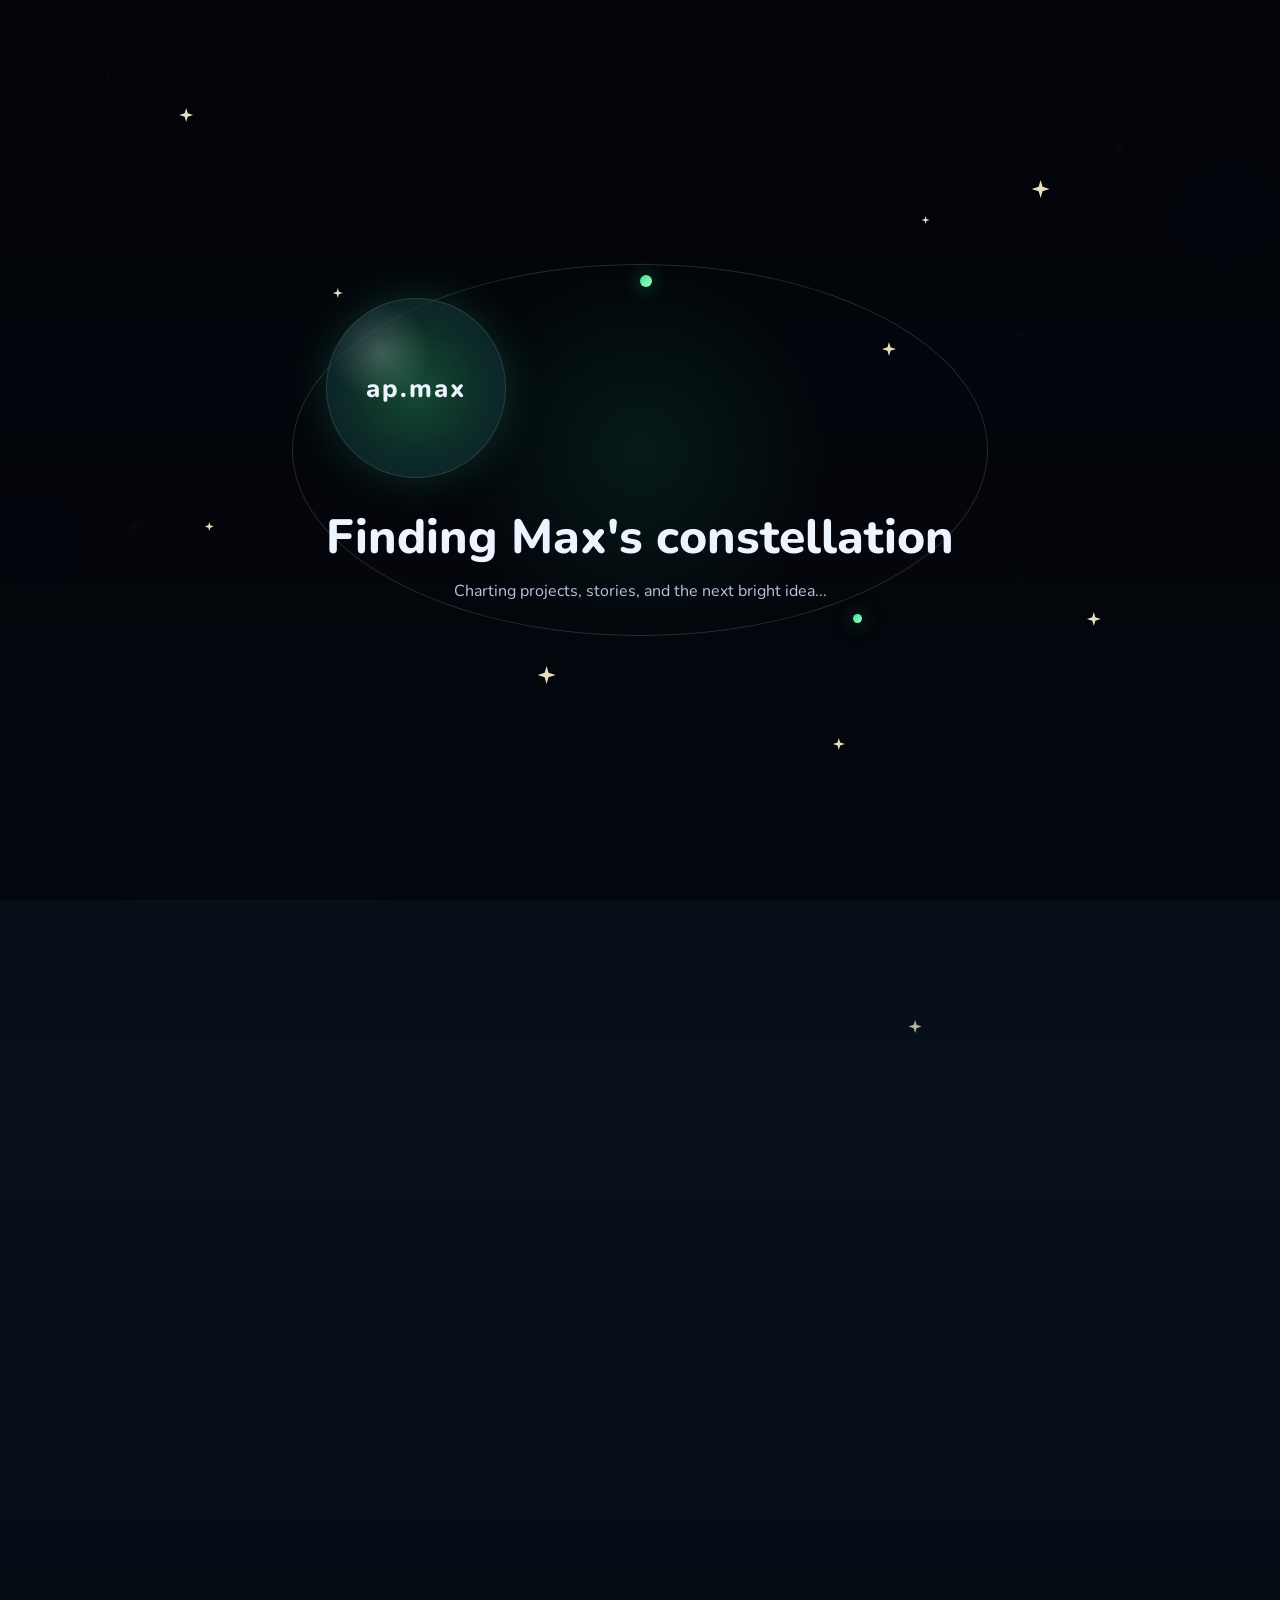
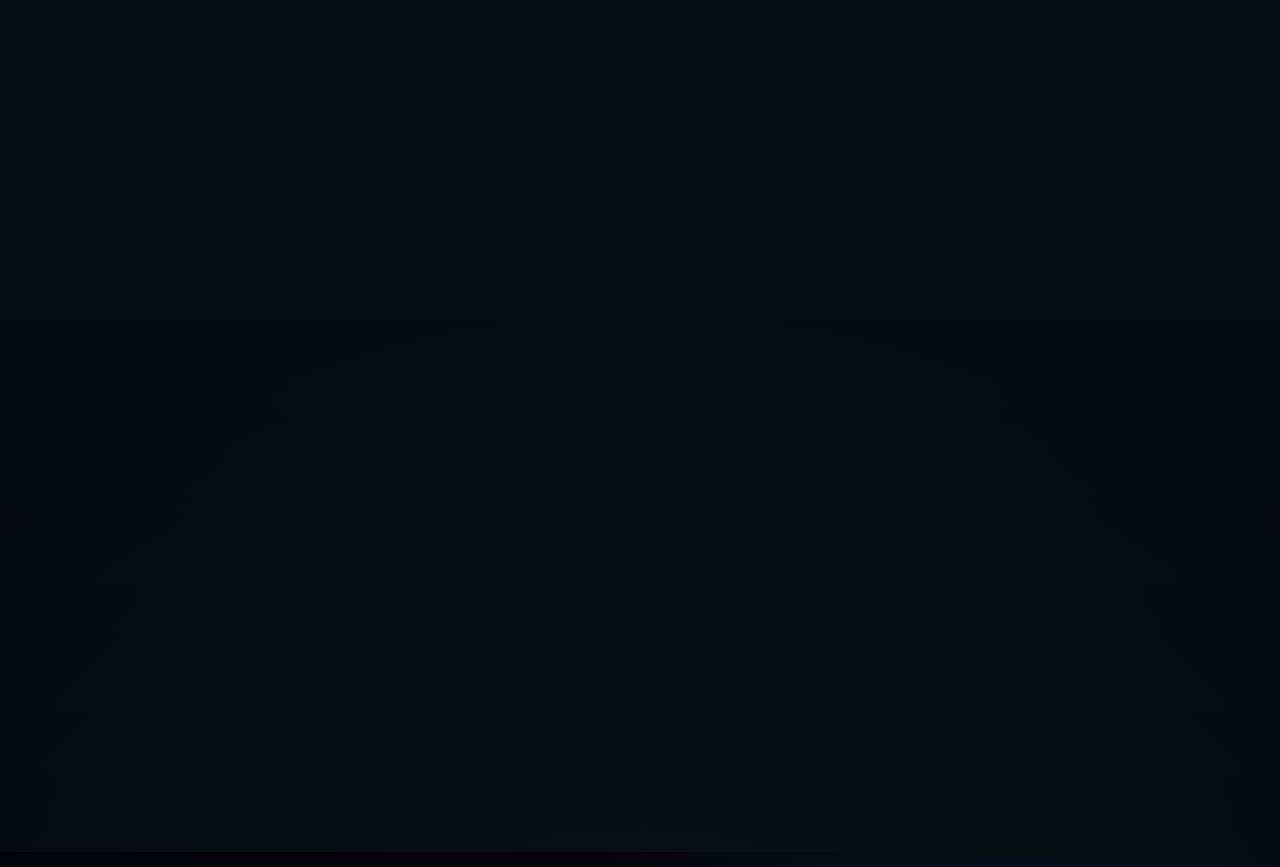
==== commit da77c57b: "Add files via upload Update Extensions to WhatsApp case study" ====
--- a/index.html
+++ b/index.html
@@ -152,10 +152,10 @@
         <div class="card-grid">
           <a class="project-card project-card-link" href="cogs127-case-study.html">
             <span class="card-label">Project 01</span>
-            <h3>COGS 127 User Testing Case Study</h3>
+            <h3>Extensions to WhatsApp</h3>
             <p>
-              Before-and-after stories showing how user testing changed our
-              translation prototype.
+              A COGS 127 case study on translation support for middle-aged and
+              older immigrant adults using WhatsApp.
             </p>
           </a>
 
--- a/styles.css
+++ b/styles.css
@@ -634,6 +634,53 @@
   margin-top: 24px;
 }
 
+.case-snapshot {
+  display: grid;
+  grid-template-columns: repeat(3, minmax(0, 1fr));
+  gap: 18px;
+}
+
+.case-snapshot div,
+.result-item {
+  padding: 22px;
+  border: 1px solid rgba(173, 226, 255, 0.1);
+  border-radius: 24px;
+  background: linear-gradient(180deg, rgba(14, 24, 39, 0.78), rgba(9, 16, 28, 0.72));
+  box-shadow: var(--shadow);
+}
+
+.case-snapshot h2 {
+  margin: 10px 0;
+  font-size: 1.25rem;
+  line-height: 1.25;
+}
+
+.case-snapshot p,
+.result-item p {
+  color: var(--muted);
+  line-height: 1.7;
+}
+
+.results-grid {
+  display: grid;
+  grid-template-columns: repeat(3, minmax(0, 1fr));
+  gap: 18px;
+  margin-top: 18px;
+}
+
+.result-item span {
+  display: inline-flex;
+  align-items: center;
+  justify-content: center;
+  width: 42px;
+  height: 42px;
+  border-radius: 50%;
+  background: rgba(59, 227, 143, 0.12);
+  color: #b8ffd7;
+  font-weight: 800;
+  border: 1px solid rgba(86, 240, 166, 0.14);
+}
+
 .case-story {
   display: grid;
   grid-template-columns: minmax(240px, 0.8fr) minmax(0, 1.2fr);
@@ -672,8 +719,69 @@
 }
 
 .case-summary,
-.case-reflection {
+.case-reflection,
+.problem-statement,
+.target-users,
+.testing-results,
+.design-response,
+.prototype-comparison,
+.next-steps {
   border-color: rgba(59, 227, 143, 0.16);
+}
+
+.user-chip-list {
+  display: flex;
+  flex-wrap: wrap;
+  gap: 12px;
+  margin-top: 18px;
+}
+
+.user-chip-list span {
+  display: inline-flex;
+  align-items: center;
+  min-height: 42px;
+  padding: 10px 14px;
+  border-radius: 999px;
+  color: #dceaff;
+  background: rgba(255, 255, 255, 0.05);
+  border: 1px solid rgba(173, 226, 255, 0.1);
+  font-weight: 800;
+}
+
+.response-grid,
+.prototype-grid {
+  display: grid;
+  grid-template-columns: repeat(3, minmax(0, 1fr));
+  gap: 18px;
+  margin-top: 18px;
+}
+
+.response-grid div,
+.prototype-grid div {
+  padding: 20px;
+  border-radius: 22px;
+  background: rgba(255, 255, 255, 0.04);
+  border: 1px solid rgba(173, 226, 255, 0.1);
+}
+
+.response-grid h3,
+.prototype-grid h3,
+.result-item h3 {
+  margin: 12px 0 8px;
+}
+
+.response-grid p,
+.prototype-grid p {
+  color: var(--muted);
+  line-height: 1.7;
+}
+
+.prototype-grid span {
+  color: #8de8b3;
+  font-size: 0.78rem;
+  font-weight: 800;
+  text-transform: uppercase;
+  letter-spacing: 0.12em;
 }
 
 .achievement-list {
@@ -817,7 +925,11 @@
   .split-layout,
   .card-grid,
   .achievement-list,
-  .case-story {
+  .case-story,
+  .case-snapshot,
+  .results-grid,
+  .response-grid,
+  .prototype-grid {
     grid-template-columns: 1fr;
   }
 
